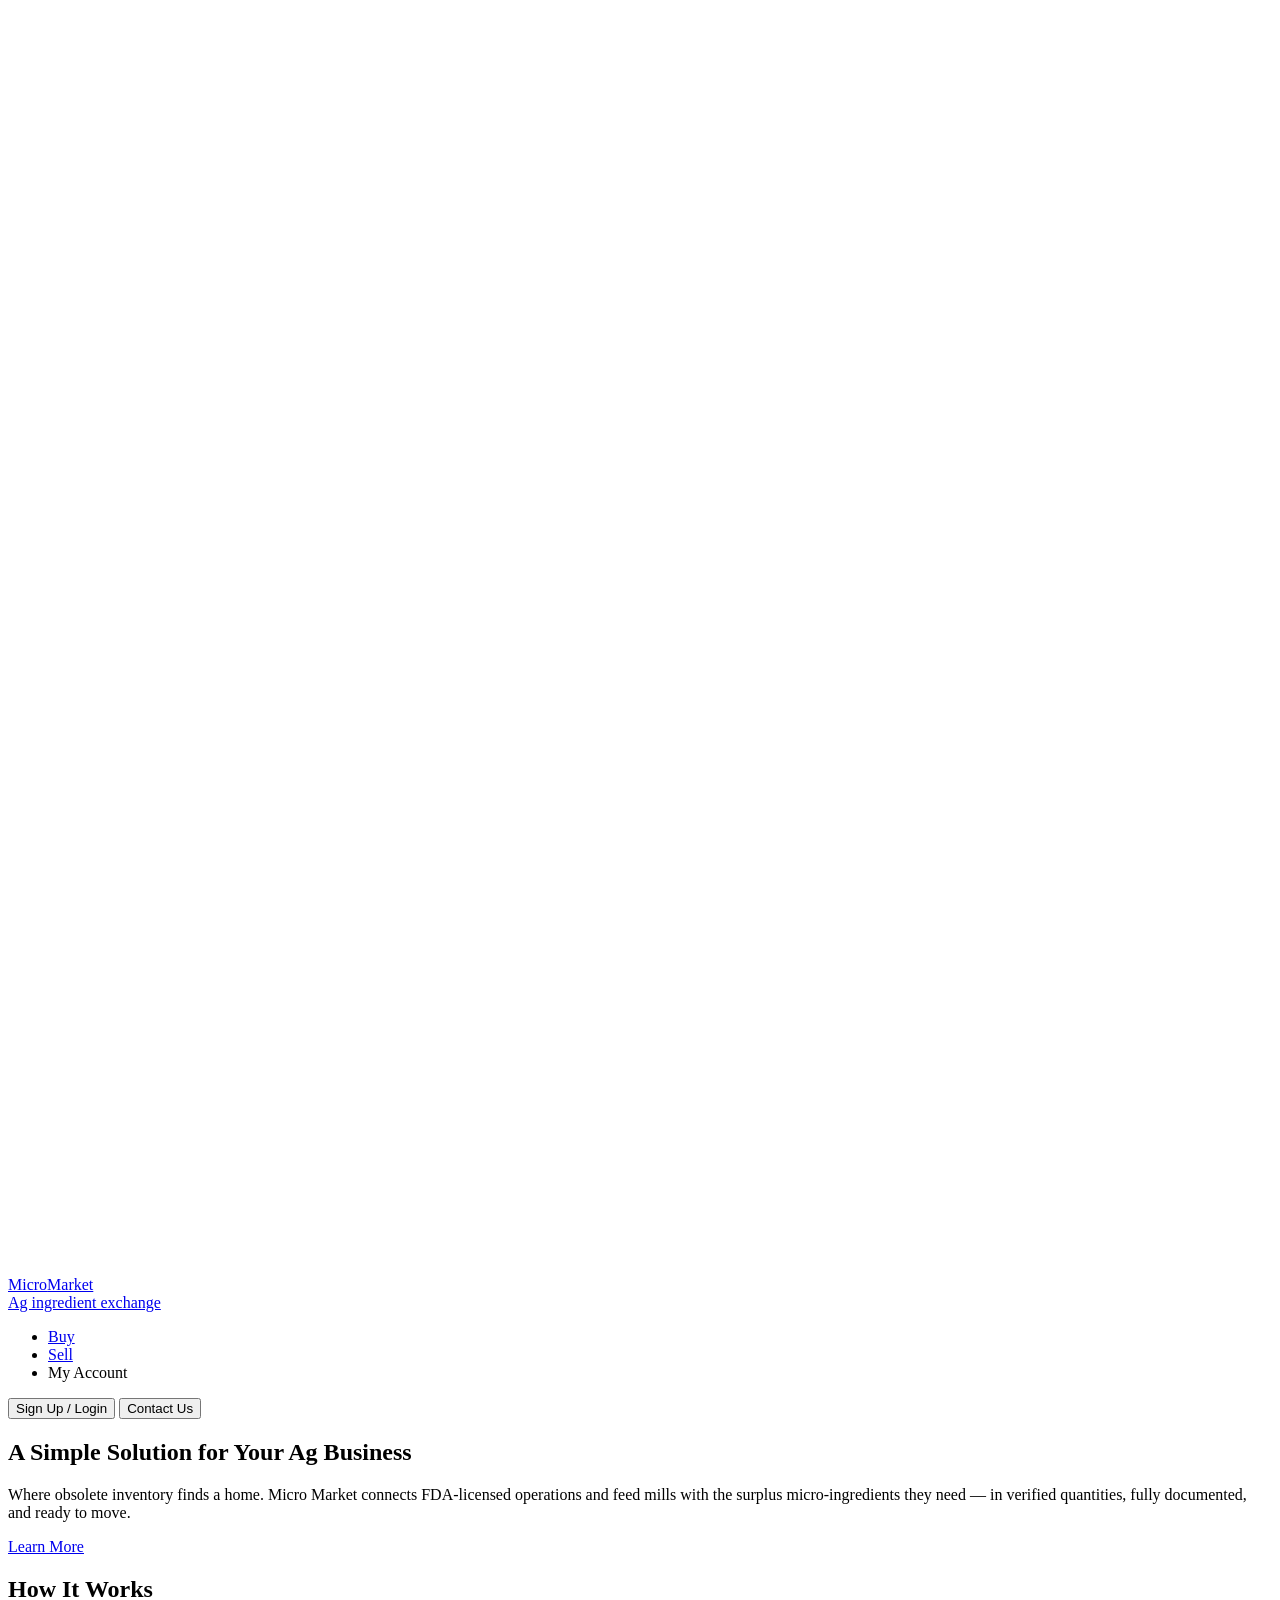
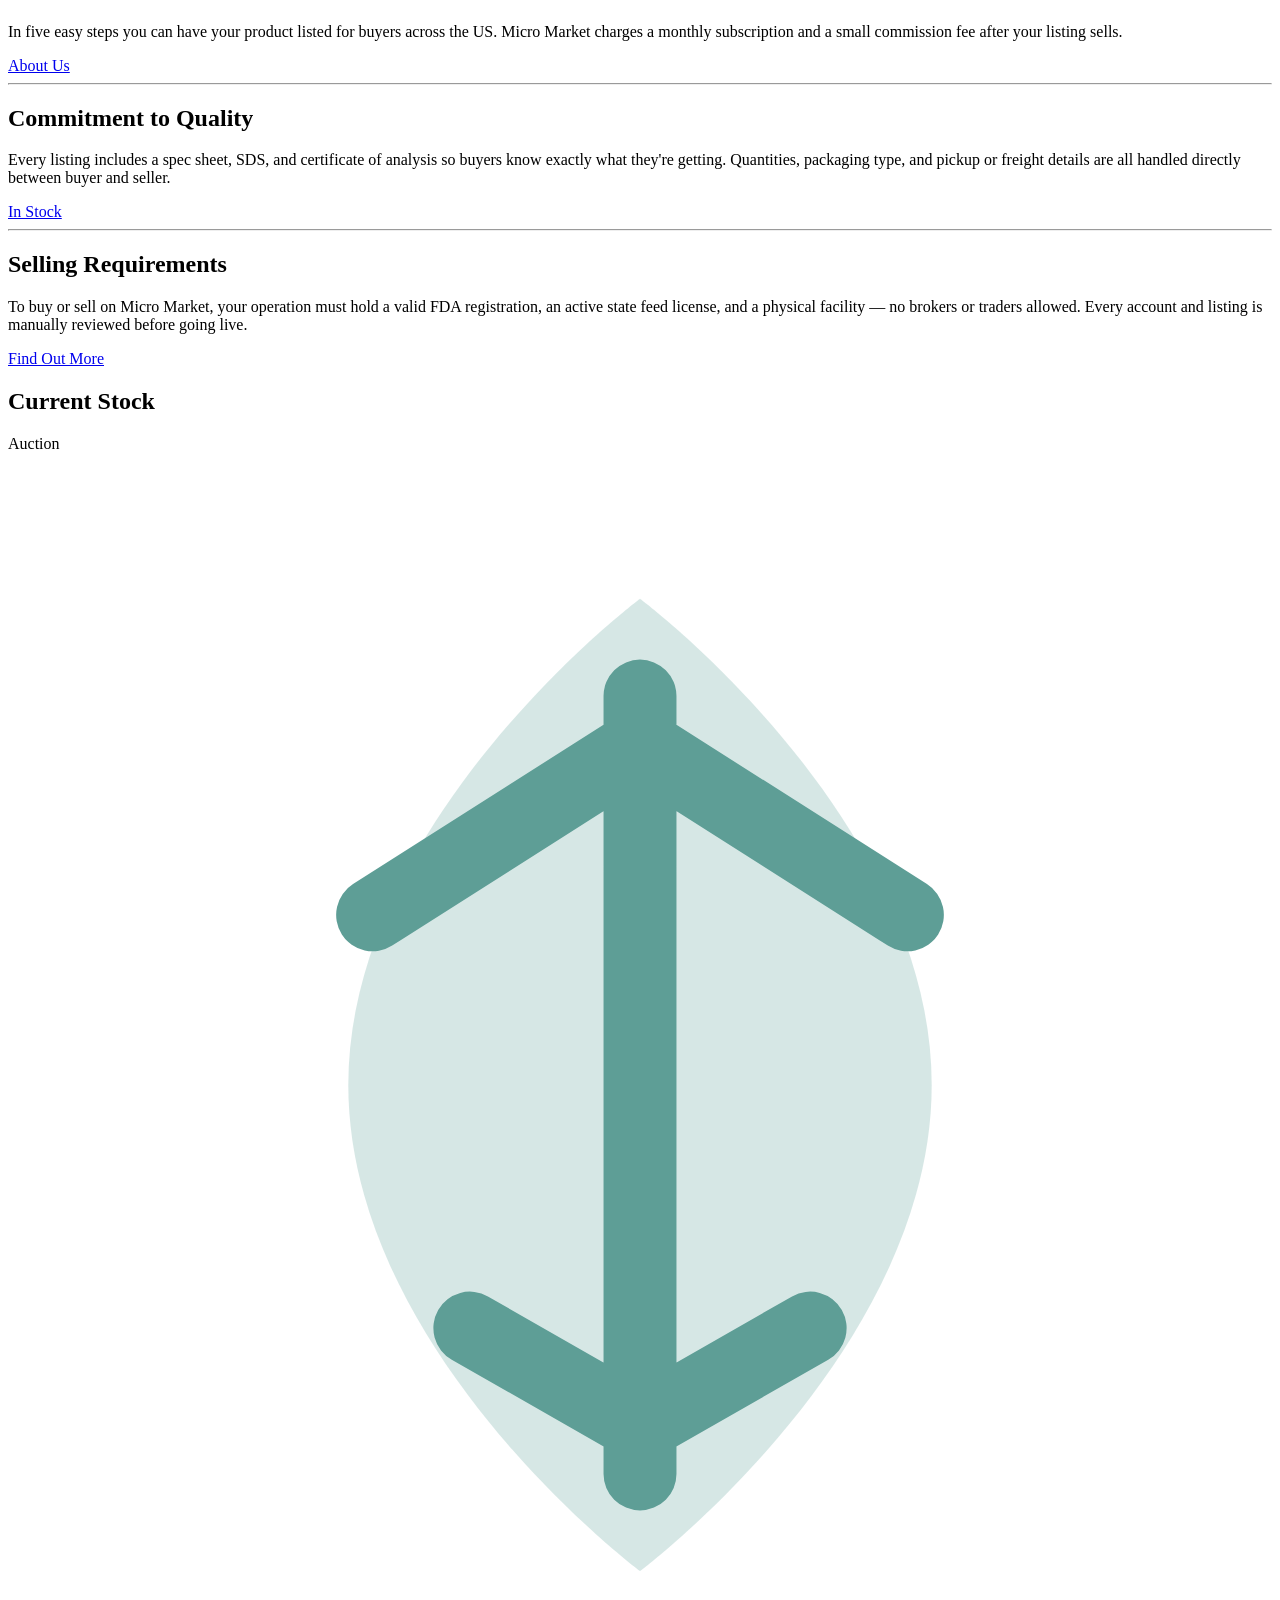
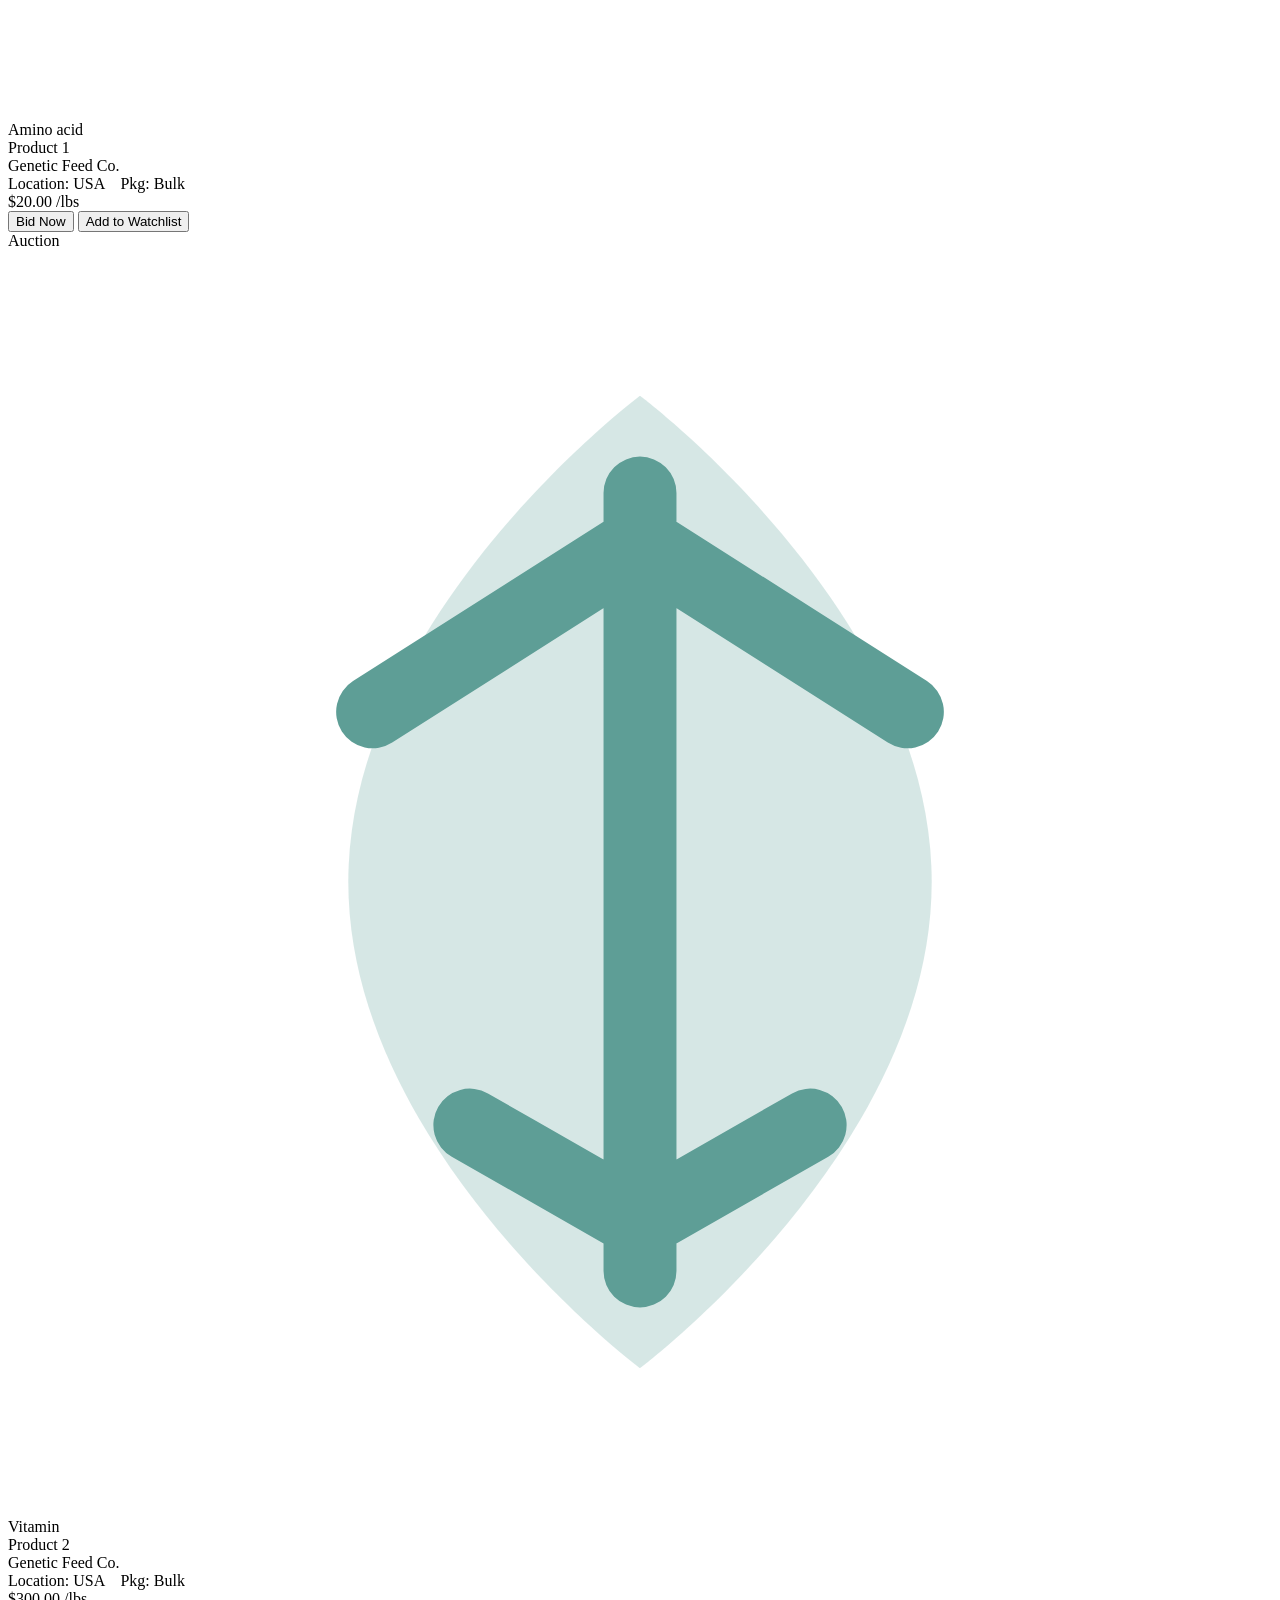
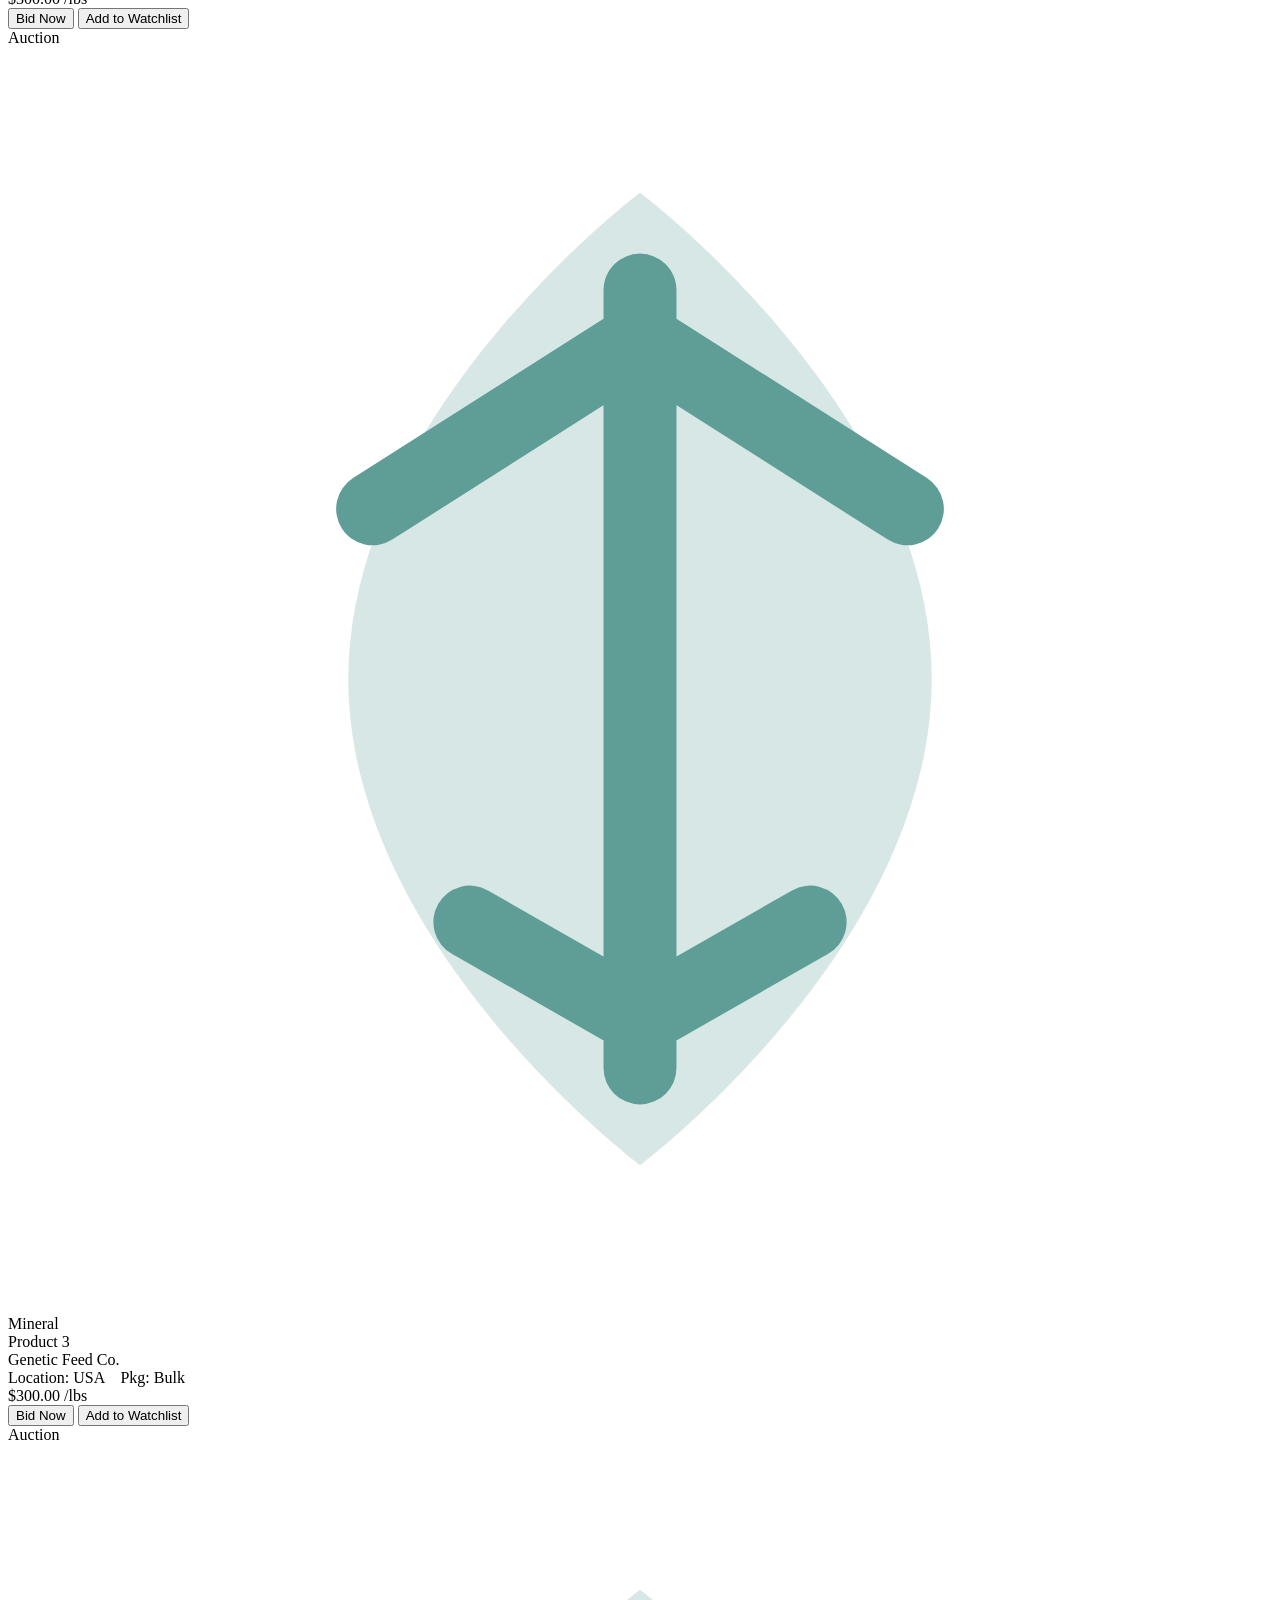
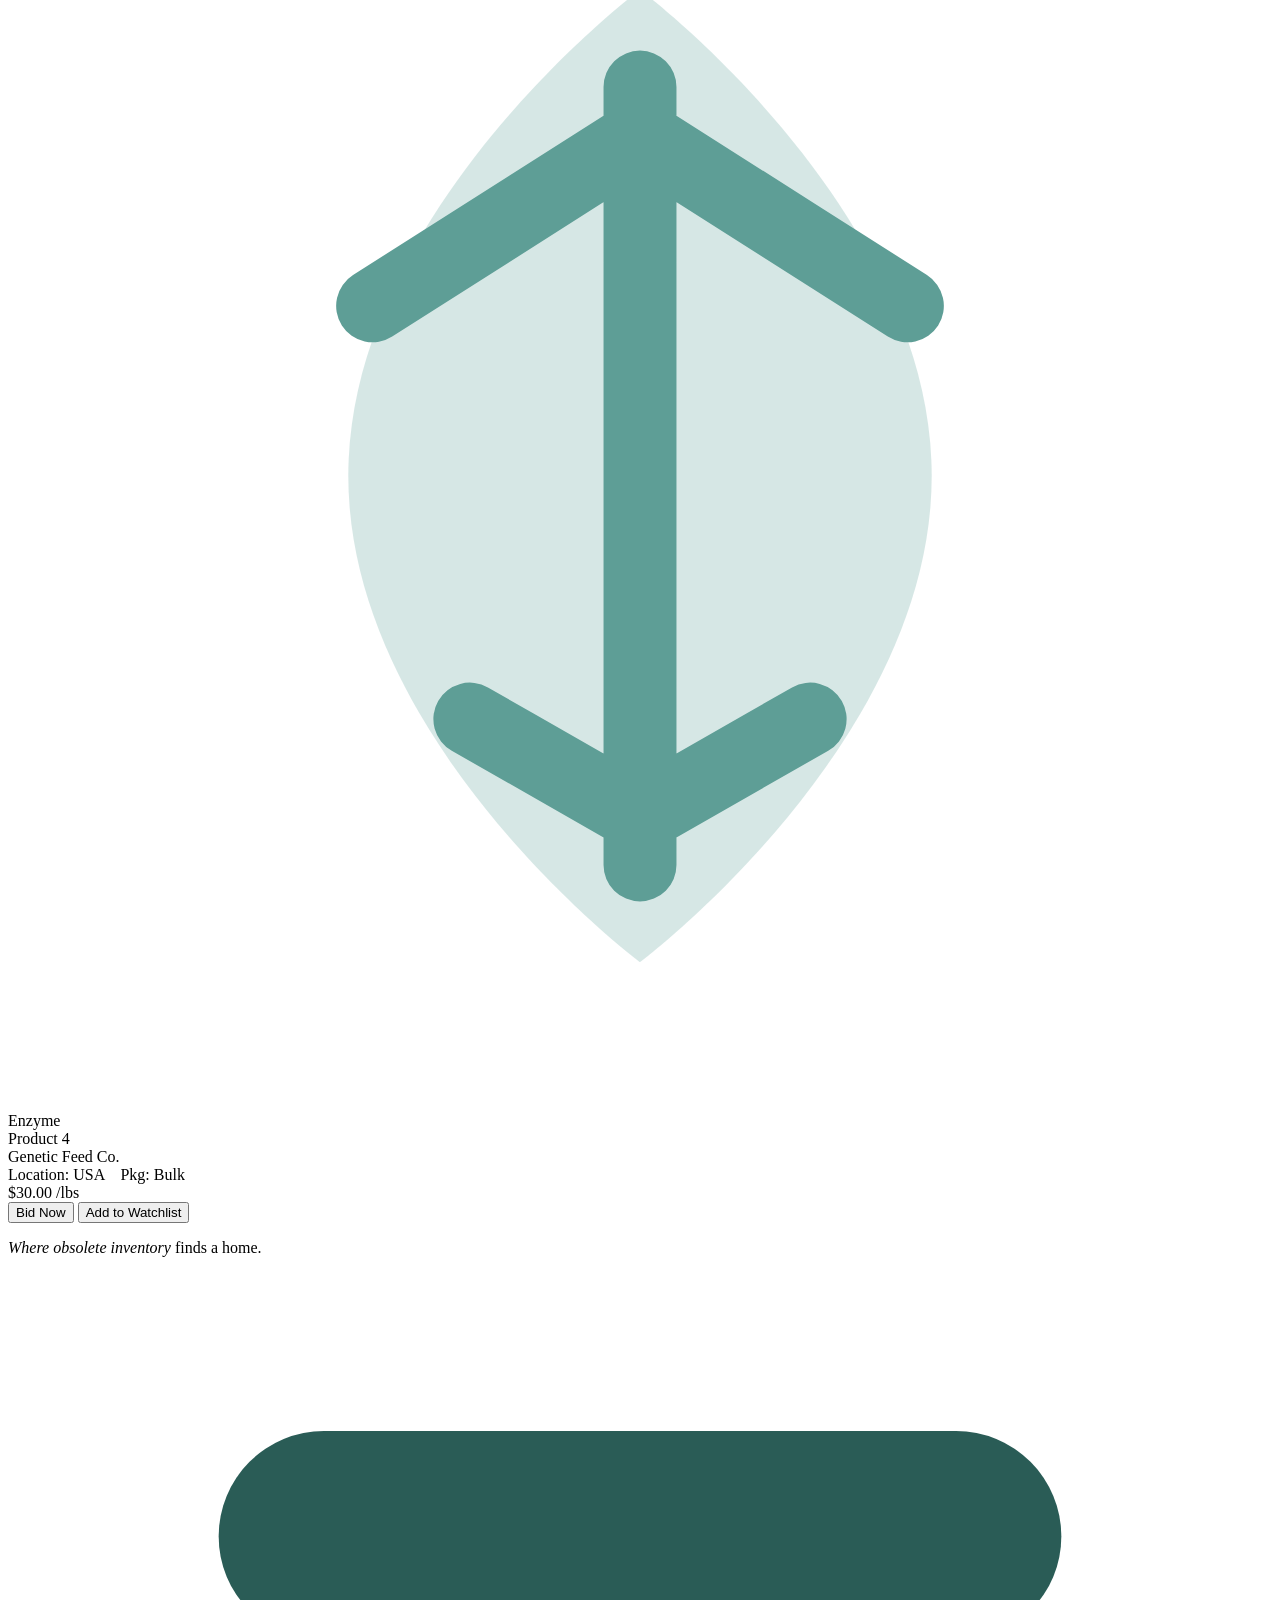
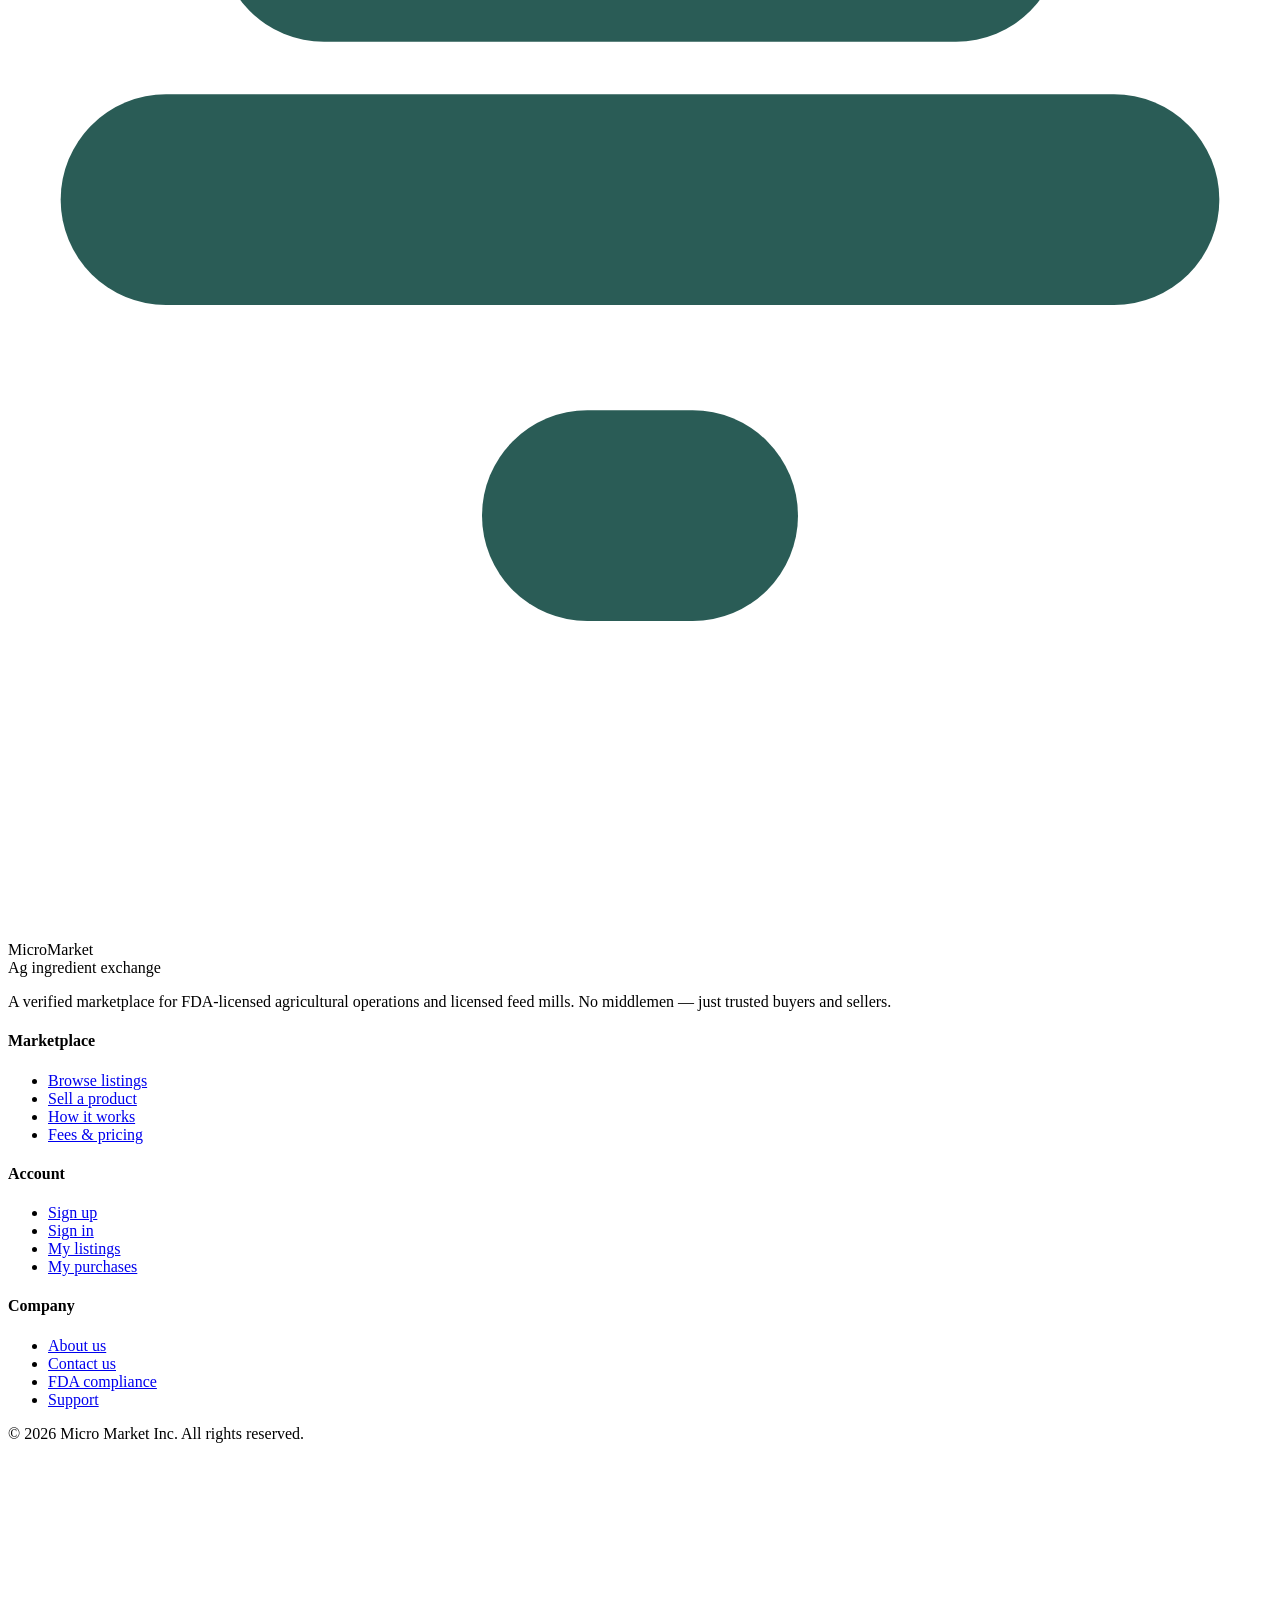
==== homepage/index.html @ 4c755174 "Add fonts directory" ====
<!DOCTYPE html>
<html lang="en">
<head>
  <meta charset="UTF-8">
  <meta name="viewport" content="width=device-width, initial-scale=1.0">
  <title>Micro Market</title>
  <link rel="stylesheet" href="styles.css">
</head>
<body>

  <!-- NAV -->
  <nav class="nav">
    <a href="#" class="nav-logo">
      <div class="nav-logo-mark">
        <svg viewBox="0 0 14 14" fill="none">
          <rect x="1" y="5.5" width="12" height="2.5" rx="1.2" fill="#fff"/>
          <rect x="3"  y="2.5" width="8"  height="2.5" rx="1.2" fill="#fff"/>
          <rect x="5.5" y="8.5" width="3" height="2.5" rx="1.2" fill="#fff"/>
        </svg>
      </div>
      <div class="logo-wordmark">
        <div class="logo-text">Micro<span>Market</span></div>
        <div class="logo-rule"></div>
        <div class="logo-tag">Ag ingredient exchange</div>
      </div>
    </a>

    <ul class="nav-links">
      <li><a href="#">Buy</a></li>
      <li><a href="#">Sell</a></li>
      <li><span class="has-dropdown">My Account</span></li>
    </ul>

    <div class="nav-right">
      <button class="btn-ghost-nav">Sign Up / Login</button>
      <button class="btn-primary-nav">Contact Us</button>
    </div>
  </nav>

  <!--  HERO  -->
  <section class="hero">
    <div class="hero-bg"></div>
    <div class="hero-texture"></div>
    <div class="hero-light"></div>
    <div class="hero-content">
      <h1>A Simple Solution for Your Ag Business</h1>
      <p>Where obsolete inventory finds a home. Micro Market connects FDA-licensed operations and feed mills with the surplus micro-ingredients they need — in verified quantities, fully documented, and ready to move.</p>
      <a href="#" class="btn-hero">Learn More</a>
    </div>
  </section>

  <!--  CONTENT SECTIONS  -->
  <div class="content-wrap">

    <!-- How It Works -->
    <div class="content-section">
      <div class="section-text">
        <h2>How It Works</h2>
        <p>In five easy steps you can have your product listed for buyers across the US. Micro Market charges a monthly subscription and a small commission fee after your listing sells.</p>
        <a href="#" class="btn-outline">About Us</a>
      </div>
      <div class="section-image">
        <div class="img-haybales"></div>
      </div>
    </div>

    <hr class="section-rule">

    <!-- Commitment to Quality -->
    <div class="content-section reverse">
      <div class="section-text">
        <h2>Commitment to Quality</h2>
        <p>Every listing includes a spec sheet, SDS, and certificate of analysis so buyers know exactly what they're getting. Quantities, packaging type, and pickup or freight details are all handled directly between buyer and seller.</p>
        <a href="#" class="btn-outline-sand">In Stock</a>
      </div>
      <div class="section-image">
        <div class="img-grain"></div>
      </div>
    </div>

    <hr class="section-rule">

    <!-- Selling Requirements -->
    <div class="content-section">
      <div class="section-text">
        <h2>Selling Requirements</h2>
        <p>To buy or sell on Micro Market, your operation must hold a valid FDA registration, an active state feed license, and a physical facility — no brokers or traders allowed. Every account and listing is manually reviewed before going live.</p>
        <a href="#" class="btn-outline">Find Out More</a>
      </div>
      <div class="section-image">
        <div class="img-equipment"></div>
      </div>
    </div>

  </div>

  <!--  CURRENT STOCK  -->
  <section class="stock-section">
    <h2>Current Stock</h2>

    <div class="product-grid">

      <!-- Card 1 -->
      <div class="product-card">
        <div class="card-img">
          <span class="card-badge">Auction</span>
          <div class="card-img-icon">
            <svg viewBox="0 0 26 26" fill="none">
              <path d="M13 3C13 3 7 7.5 7 13s6 10 6 10 6-4.5 6-10S13 3 13 3z" fill="#5E9E96" opacity="0.25"/>
              <path d="M13 5v16M7.5 9.5l5.5-3.5 5.5 3.5M9.5 18l3.5 2 3.5-2" stroke="#5E9E96" stroke-width="1.5" stroke-linecap="round" stroke-linejoin="round"/>
            </svg>
          </div>
        </div>
        <div class="card-body">
          <div class="card-category">Amino acid</div>
          <div class="card-name">Product 1</div>
          <div class="card-seller">Genetic Feed Co.</div>
          <div class="card-meta">Location: USA &nbsp;&nbsp; Pkg: Bulk</div>
          <div class="card-price">$20.00<span> /lbs</span></div>
          <div class="card-actions">
            <button class="btn-bid">Bid Now</button>
            <button class="btn-watchlist">Add to Watchlist</button>
          </div>
        </div>
      </div>

      <!-- Card 2 -->
      <div class="product-card">
        <div class="card-img card-img-alt">
          <span class="card-badge">Auction</span>
          <div class="card-img-icon">
            <svg viewBox="0 0 26 26" fill="none">
              <path d="M13 3C13 3 7 7.5 7 13s6 10 6 10 6-4.5 6-10S13 3 13 3z" fill="#5E9E96" opacity="0.25"/>
              <path d="M13 5v16M7.5 9.5l5.5-3.5 5.5 3.5M9.5 18l3.5 2 3.5-2" stroke="#5E9E96" stroke-width="1.5" stroke-linecap="round" stroke-linejoin="round"/>
            </svg>
          </div>
        </div>
        <div class="card-body">
          <div class="card-category">Vitamin</div>
          <div class="card-name">Product 2</div>
          <div class="card-seller">Genetic Feed Co.</div>
          <div class="card-meta">Location: USA &nbsp;&nbsp; Pkg: Bulk</div>
          <div class="card-price">$300.00<span> /lbs</span></div>
          <div class="card-actions">
            <button class="btn-bid">Bid Now</button>
            <button class="btn-watchlist">Add to Watchlist</button>
          </div>
        </div>
      </div>

      <!-- Card 3 -->
      <div class="product-card">
        <div class="card-img">
          <span class="card-badge">Auction</span>
          <div class="card-img-icon">
            <svg viewBox="0 0 26 26" fill="none">
              <path d="M13 3C13 3 7 7.5 7 13s6 10 6 10 6-4.5 6-10S13 3 13 3z" fill="#5E9E96" opacity="0.25"/>
              <path d="M13 5v16M7.5 9.5l5.5-3.5 5.5 3.5M9.5 18l3.5 2 3.5-2" stroke="#5E9E96" stroke-width="1.5" stroke-linecap="round" stroke-linejoin="round"/>
            </svg>
          </div>
        </div>
        <div class="card-body">
          <div class="card-category">Mineral</div>
          <div class="card-name">Product 3</div>
          <div class="card-seller">Genetic Feed Co.</div>
          <div class="card-meta">Location: USA &nbsp;&nbsp; Pkg: Bulk</div>
          <div class="card-price">$300.00<span> /lbs</span></div>
          <div class="card-actions">
            <button class="btn-bid">Bid Now</button>
            <button class="btn-watchlist">Add to Watchlist</button>
          </div>
        </div>
      </div>

      <!-- Card 4 -->
      <div class="product-card">
        <div class="card-img card-img-alt">
          <span class="card-badge">Auction</span>
          <div class="card-img-icon">
            <svg viewBox="0 0 26 26" fill="none">
              <path d="M13 3C13 3 7 7.5 7 13s6 10 6 10 6-4.5 6-10S13 3 13 3z" fill="#5E9E96" opacity="0.25"/>
              <path d="M13 5v16M7.5 9.5l5.5-3.5 5.5 3.5M9.5 18l3.5 2 3.5-2" stroke="#5E9E96" stroke-width="1.5" stroke-linecap="round" stroke-linejoin="round"/>
            </svg>
          </div>
        </div>
        <div class="card-body">
          <div class="card-category">Enzyme</div>
          <div class="card-name">Product 4</div>
          <div class="card-seller">Genetic Feed Co.</div>
          <div class="card-meta">Location: USA &nbsp;&nbsp; Pkg: Bulk</div>
          <div class="card-price">$30.00<span> /lbs</span></div>
          <div class="card-actions">
            <button class="btn-bid">Bid Now</button>
            <button class="btn-watchlist">Add to Watchlist</button>
          </div>
        </div>
      </div>

    </div>
  </section>

  <!--  TAGLINE BANNER  -->
  <div class="tagline-banner">
    <p><em>Where obsolete inventory</em> finds a home.</p>
  </div>

  <!--  FOOTER  -->
  <footer>
    <div class="footer-top">

      <div>
        <div class="footer-logo">
          <div class="footer-logo-mark">
            <svg viewBox="0 0 12 12" fill="none">
              <rect x="0.5" y="4"   width="11" height="2"   rx="1" fill="#2A5C56"/>
              <rect x="2"   y="1.5" width="8"  height="2"   rx="1" fill="#2A5C56"/>
              <rect x="4.5" y="7"   width="3"  height="2"   rx="1" fill="#2A5C56"/>
            </svg>
          </div>
          <div class="footer-wordmark">
            <div class="footer-logo-text">Micro<span>Market</span></div>
            <div class="footer-logo-rule"></div>
            <div class="footer-logo-tag">Ag ingredient exchange</div>
          </div>
        </div>
        <p class="footer-desc">A verified marketplace for FDA-licensed agricultural operations and licensed feed mills. No middlemen — just trusted buyers and sellers.</p>
      </div>

      <div class="footer-col">
        <h4>Marketplace</h4>
        <ul>
          <li><a href="#">Browse listings</a></li>
          <li><a href="#">Sell a product</a></li>
          <li><a href="#">How it works</a></li>
          <li><a href="#">Fees &amp; pricing</a></li>
        </ul>
      </div>

      <div class="footer-col">
        <h4>Account</h4>
        <ul>
          <li><a href="#">Sign up</a></li>
          <li><a href="#">Sign in</a></li>
          <li><a href="#">My listings</a></li>
          <li><a href="#">My purchases</a></li>
        </ul>
      </div>

      <div class="footer-col">
        <h4>Company</h4>
        <ul>
          <li><a href="#">About us</a></li>
          <li><a href="#">Contact us</a></li>
          <li><a href="#">FDA compliance</a></li>
          <li><a href="#">Support</a></li>
        </ul>
      </div>

    </div>

    <div class="footer-bottom">
      <p class="footer-copy">© 2026 Micro Market Inc. All rights reserved.</p>
      <div class="footer-social">
        <a href="#" aria-label="Email">
          <svg viewBox="0 0 13 13" fill="none">
            <rect x="1" y="2.5" width="11" height="8" rx="1.5" stroke="rgba(255,255,255,0.35)" stroke-width="1.1"/>
            <path d="M1 4l5.5 3.5L12 4" stroke="rgba(255,255,255,0.35)" stroke-width="1.1" stroke-linecap="round"/>
          </svg>
        </a>
        <a href="#" aria-label="Facebook">
          <svg viewBox="0 0 13 13" fill="none">
            <path d="M7.5 2H9V4H7.5C7.22 4 7 4.22 7 4.5V6.5H9L8.5 8.5H7V12H5V8.5H3.5V6.5H5V4.5C5 3.12 6.12 2 7.5 2Z" fill="rgba(255,255,255,0.35)"/>
          </svg>
        </a>
      </div>
    </div>
  </footer>

</body>
</html>
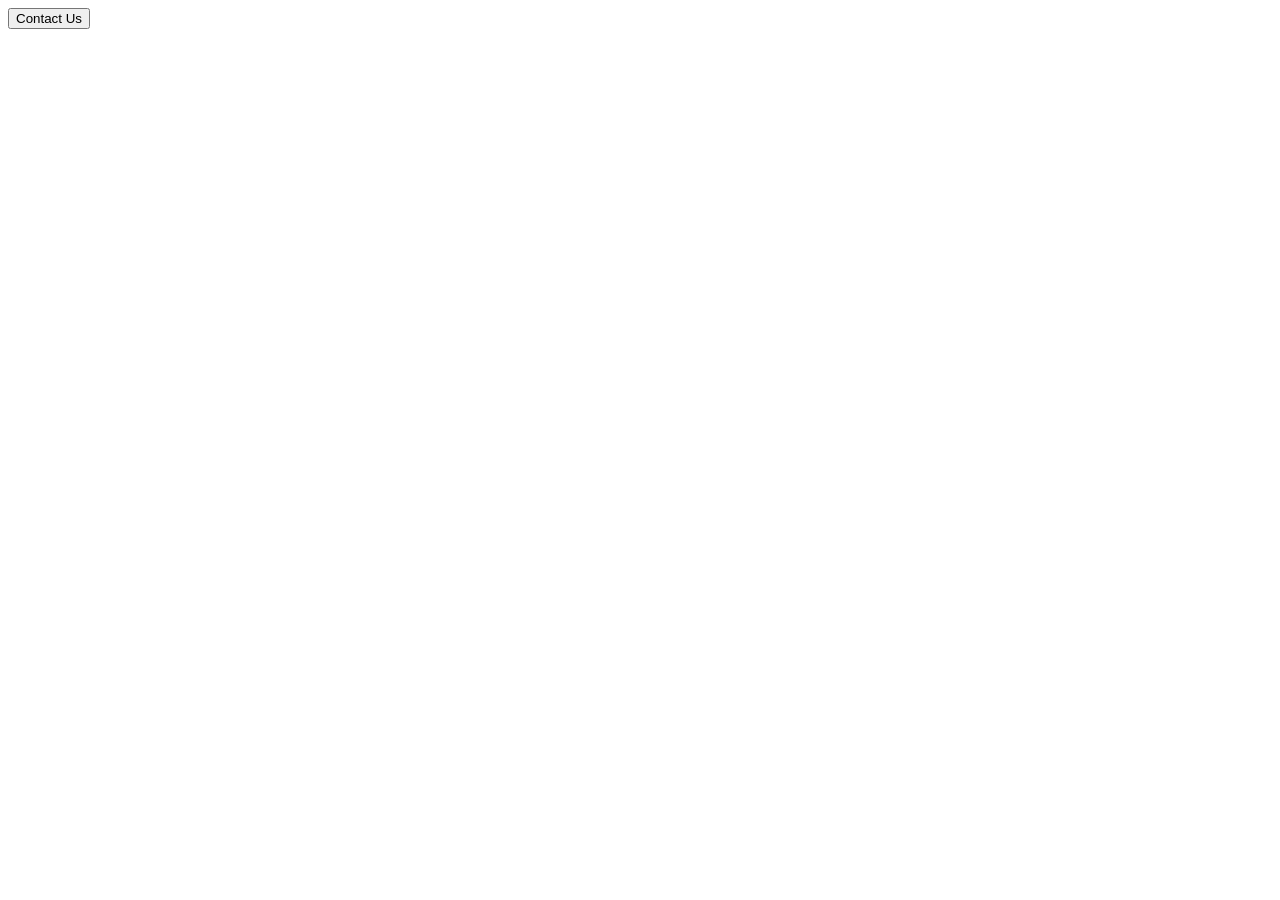
==== commit f19cf24a: "Add image directory and start over" ====
--- a/homepage/index.html
+++ b/homepage/index.html
@@ -3,278 +3,21 @@
 <head>
   <meta charset="UTF-8">
   <meta name="viewport" content="width=device-width, initial-scale=1.0">
-  <title>Micro Market</title>
-  <link rel="stylesheet" href="styles.css">
+  <title>MicroMarket</title>
+  <link rel="stylesheet" href="style.css">
 </head>
 <body>
-
-  <!-- NAV -->
-  <nav class="nav">
-    <a href="#" class="nav-logo">
-      <div class="nav-logo-mark">
-        <svg viewBox="0 0 14 14" fill="none">
-          <rect x="1" y="5.5" width="12" height="2.5" rx="1.2" fill="#fff"/>
-          <rect x="3"  y="2.5" width="8"  height="2.5" rx="1.2" fill="#fff"/>
-          <rect x="5.5" y="8.5" width="3" height="2.5" rx="1.2" fill="#fff"/>
-        </svg>
-      </div>
-      <div class="logo-wordmark">
-        <div class="logo-text">Micro<span>Market</span></div>
-        <div class="logo-rule"></div>
-        <div class="logo-tag">Ag ingredient exchange</div>
-      </div>
-    </a>
-
-    <ul class="nav-links">
-      <li><a href="#">Buy</a></li>
-      <li><a href="#">Sell</a></li>
-      <li><span class="has-dropdown">My Account</span></li>
-    </ul>
-
-    <div class="nav-right">
-      <button class="btn-ghost-nav">Sign Up / Login</button>
-      <button class="btn-primary-nav">Contact Us</button>
-    </div>
-  </nav>
-
-  <!--  HERO  -->
-  <section class="hero">
-    <div class="hero-bg"></div>
-    <div class="hero-texture"></div>
-    <div class="hero-light"></div>
-    <div class="hero-content">
-      <h1>A Simple Solution for Your Ag Business</h1>
-      <p>Where obsolete inventory finds a home. Micro Market connects FDA-licensed operations and feed mills with the surplus micro-ingredients they need — in verified quantities, fully documented, and ready to move.</p>
-      <a href="#" class="btn-hero">Learn More</a>
-    </div>
-  </section>
-
-  <!--  CONTENT SECTIONS  -->
-  <div class="content-wrap">
-
-    <!-- How It Works -->
-    <div class="content-section">
-      <div class="section-text">
-        <h2>How It Works</h2>
-        <p>In five easy steps you can have your product listed for buyers across the US. Micro Market charges a monthly subscription and a small commission fee after your listing sells.</p>
-        <a href="#" class="btn-outline">About Us</a>
-      </div>
-      <div class="section-image">
-        <div class="img-haybales"></div>
+  
+  <!-- nav -->
+   <nav>
+    <div class="nav-content">
+      <div class="nav-logo"></div>
+      <div class="nav-right">
+        <div class="nav-links"></div>
+        <button class="contact-button">Contact Us</button>
       </div>
     </div>
-
-    <hr class="section-rule">
-
-    <!-- Commitment to Quality -->
-    <div class="content-section reverse">
-      <div class="section-text">
-        <h2>Commitment to Quality</h2>
-        <p>Every listing includes a spec sheet, SDS, and certificate of analysis so buyers know exactly what they're getting. Quantities, packaging type, and pickup or freight details are all handled directly between buyer and seller.</p>
-        <a href="#" class="btn-outline-sand">In Stock</a>
-      </div>
-      <div class="section-image">
-        <div class="img-grain"></div>
-      </div>
-    </div>
-
-    <hr class="section-rule">
-
-    <!-- Selling Requirements -->
-    <div class="content-section">
-      <div class="section-text">
-        <h2>Selling Requirements</h2>
-        <p>To buy or sell on Micro Market, your operation must hold a valid FDA registration, an active state feed license, and a physical facility — no brokers or traders allowed. Every account and listing is manually reviewed before going live.</p>
-        <a href="#" class="btn-outline">Find Out More</a>
-      </div>
-      <div class="section-image">
-        <div class="img-equipment"></div>
-      </div>
-    </div>
-
-  </div>
-
-  <!--  CURRENT STOCK  -->
-  <section class="stock-section">
-    <h2>Current Stock</h2>
-
-    <div class="product-grid">
-
-      <!-- Card 1 -->
-      <div class="product-card">
-        <div class="card-img">
-          <span class="card-badge">Auction</span>
-          <div class="card-img-icon">
-            <svg viewBox="0 0 26 26" fill="none">
-              <path d="M13 3C13 3 7 7.5 7 13s6 10 6 10 6-4.5 6-10S13 3 13 3z" fill="#5E9E96" opacity="0.25"/>
-              <path d="M13 5v16M7.5 9.5l5.5-3.5 5.5 3.5M9.5 18l3.5 2 3.5-2" stroke="#5E9E96" stroke-width="1.5" stroke-linecap="round" stroke-linejoin="round"/>
-            </svg>
-          </div>
-        </div>
-        <div class="card-body">
-          <div class="card-category">Amino acid</div>
-          <div class="card-name">Product 1</div>
-          <div class="card-seller">Genetic Feed Co.</div>
-          <div class="card-meta">Location: USA &nbsp;&nbsp; Pkg: Bulk</div>
-          <div class="card-price">$20.00<span> /lbs</span></div>
-          <div class="card-actions">
-            <button class="btn-bid">Bid Now</button>
-            <button class="btn-watchlist">Add to Watchlist</button>
-          </div>
-        </div>
-      </div>
-
-      <!-- Card 2 -->
-      <div class="product-card">
-        <div class="card-img card-img-alt">
-          <span class="card-badge">Auction</span>
-          <div class="card-img-icon">
-            <svg viewBox="0 0 26 26" fill="none">
-              <path d="M13 3C13 3 7 7.5 7 13s6 10 6 10 6-4.5 6-10S13 3 13 3z" fill="#5E9E96" opacity="0.25"/>
-              <path d="M13 5v16M7.5 9.5l5.5-3.5 5.5 3.5M9.5 18l3.5 2 3.5-2" stroke="#5E9E96" stroke-width="1.5" stroke-linecap="round" stroke-linejoin="round"/>
-            </svg>
-          </div>
-        </div>
-        <div class="card-body">
-          <div class="card-category">Vitamin</div>
-          <div class="card-name">Product 2</div>
-          <div class="card-seller">Genetic Feed Co.</div>
-          <div class="card-meta">Location: USA &nbsp;&nbsp; Pkg: Bulk</div>
-          <div class="card-price">$300.00<span> /lbs</span></div>
-          <div class="card-actions">
-            <button class="btn-bid">Bid Now</button>
-            <button class="btn-watchlist">Add to Watchlist</button>
-          </div>
-        </div>
-      </div>
-
-      <!-- Card 3 -->
-      <div class="product-card">
-        <div class="card-img">
-          <span class="card-badge">Auction</span>
-          <div class="card-img-icon">
-            <svg viewBox="0 0 26 26" fill="none">
-              <path d="M13 3C13 3 7 7.5 7 13s6 10 6 10 6-4.5 6-10S13 3 13 3z" fill="#5E9E96" opacity="0.25"/>
-              <path d="M13 5v16M7.5 9.5l5.5-3.5 5.5 3.5M9.5 18l3.5 2 3.5-2" stroke="#5E9E96" stroke-width="1.5" stroke-linecap="round" stroke-linejoin="round"/>
-            </svg>
-          </div>
-        </div>
-        <div class="card-body">
-          <div class="card-category">Mineral</div>
-          <div class="card-name">Product 3</div>
-          <div class="card-seller">Genetic Feed Co.</div>
-          <div class="card-meta">Location: USA &nbsp;&nbsp; Pkg: Bulk</div>
-          <div class="card-price">$300.00<span> /lbs</span></div>
-          <div class="card-actions">
-            <button class="btn-bid">Bid Now</button>
-            <button class="btn-watchlist">Add to Watchlist</button>
-          </div>
-        </div>
-      </div>
-
-      <!-- Card 4 -->
-      <div class="product-card">
-        <div class="card-img card-img-alt">
-          <span class="card-badge">Auction</span>
-          <div class="card-img-icon">
-            <svg viewBox="0 0 26 26" fill="none">
-              <path d="M13 3C13 3 7 7.5 7 13s6 10 6 10 6-4.5 6-10S13 3 13 3z" fill="#5E9E96" opacity="0.25"/>
-              <path d="M13 5v16M7.5 9.5l5.5-3.5 5.5 3.5M9.5 18l3.5 2 3.5-2" stroke="#5E9E96" stroke-width="1.5" stroke-linecap="round" stroke-linejoin="round"/>
-            </svg>
-          </div>
-        </div>
-        <div class="card-body">
-          <div class="card-category">Enzyme</div>
-          <div class="card-name">Product 4</div>
-          <div class="card-seller">Genetic Feed Co.</div>
-          <div class="card-meta">Location: USA &nbsp;&nbsp; Pkg: Bulk</div>
-          <div class="card-price">$30.00<span> /lbs</span></div>
-          <div class="card-actions">
-            <button class="btn-bid">Bid Now</button>
-            <button class="btn-watchlist">Add to Watchlist</button>
-          </div>
-        </div>
-      </div>
-
-    </div>
-  </section>
-
-  <!--  TAGLINE BANNER  -->
-  <div class="tagline-banner">
-    <p><em>Where obsolete inventory</em> finds a home.</p>
-  </div>
-
-  <!--  FOOTER  -->
-  <footer>
-    <div class="footer-top">
-
-      <div>
-        <div class="footer-logo">
-          <div class="footer-logo-mark">
-            <svg viewBox="0 0 12 12" fill="none">
-              <rect x="0.5" y="4"   width="11" height="2"   rx="1" fill="#2A5C56"/>
-              <rect x="2"   y="1.5" width="8"  height="2"   rx="1" fill="#2A5C56"/>
-              <rect x="4.5" y="7"   width="3"  height="2"   rx="1" fill="#2A5C56"/>
-            </svg>
-          </div>
-          <div class="footer-wordmark">
-            <div class="footer-logo-text">Micro<span>Market</span></div>
-            <div class="footer-logo-rule"></div>
-            <div class="footer-logo-tag">Ag ingredient exchange</div>
-          </div>
-        </div>
-        <p class="footer-desc">A verified marketplace for FDA-licensed agricultural operations and licensed feed mills. No middlemen — just trusted buyers and sellers.</p>
-      </div>
-
-      <div class="footer-col">
-        <h4>Marketplace</h4>
-        <ul>
-          <li><a href="#">Browse listings</a></li>
-          <li><a href="#">Sell a product</a></li>
-          <li><a href="#">How it works</a></li>
-          <li><a href="#">Fees &amp; pricing</a></li>
-        </ul>
-      </div>
-
-      <div class="footer-col">
-        <h4>Account</h4>
-        <ul>
-          <li><a href="#">Sign up</a></li>
-          <li><a href="#">Sign in</a></li>
-          <li><a href="#">My listings</a></li>
-          <li><a href="#">My purchases</a></li>
-        </ul>
-      </div>
-
-      <div class="footer-col">
-        <h4>Company</h4>
-        <ul>
-          <li><a href="#">About us</a></li>
-          <li><a href="#">Contact us</a></li>
-          <li><a href="#">FDA compliance</a></li>
-          <li><a href="#">Support</a></li>
-        </ul>
-      </div>
-
-    </div>
-
-    <div class="footer-bottom">
-      <p class="footer-copy">© 2026 Micro Market Inc. All rights reserved.</p>
-      <div class="footer-social">
-        <a href="#" aria-label="Email">
-          <svg viewBox="0 0 13 13" fill="none">
-            <rect x="1" y="2.5" width="11" height="8" rx="1.5" stroke="rgba(255,255,255,0.35)" stroke-width="1.1"/>
-            <path d="M1 4l5.5 3.5L12 4" stroke="rgba(255,255,255,0.35)" stroke-width="1.1" stroke-linecap="round"/>
-          </svg>
-        </a>
-        <a href="#" aria-label="Facebook">
-          <svg viewBox="0 0 13 13" fill="none">
-            <path d="M7.5 2H9V4H7.5C7.22 4 7 4.22 7 4.5V6.5H9L8.5 8.5H7V12H5V8.5H3.5V6.5H5V4.5C5 3.12 6.12 2 7.5 2Z" fill="rgba(255,255,255,0.35)"/>
-          </svg>
-        </a>
-      </div>
-    </div>
-  </footer>
+   </nav>
 
 </body>
 </html>
--- a/homepage/style.css
+++ b/homepage/style.css
@@ -0,0 +1 @@
+/* micromarket homepage styles */
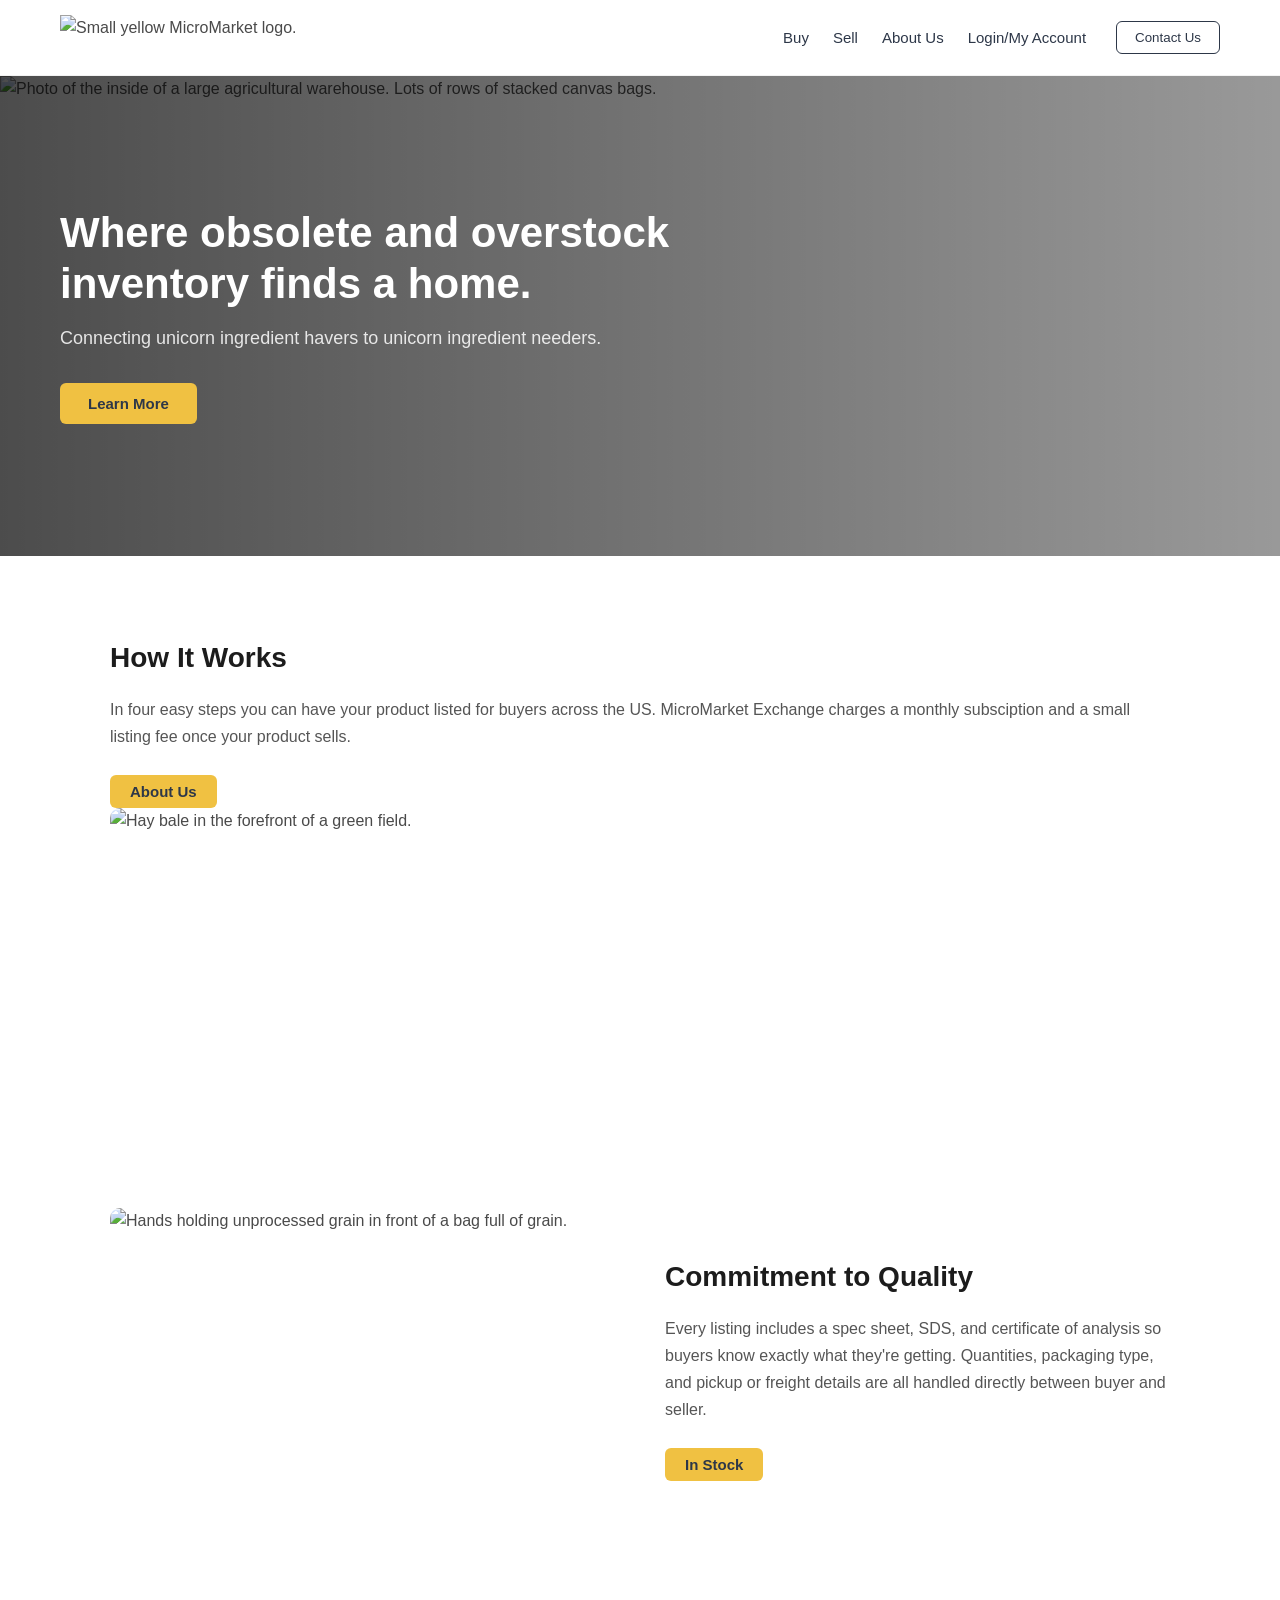
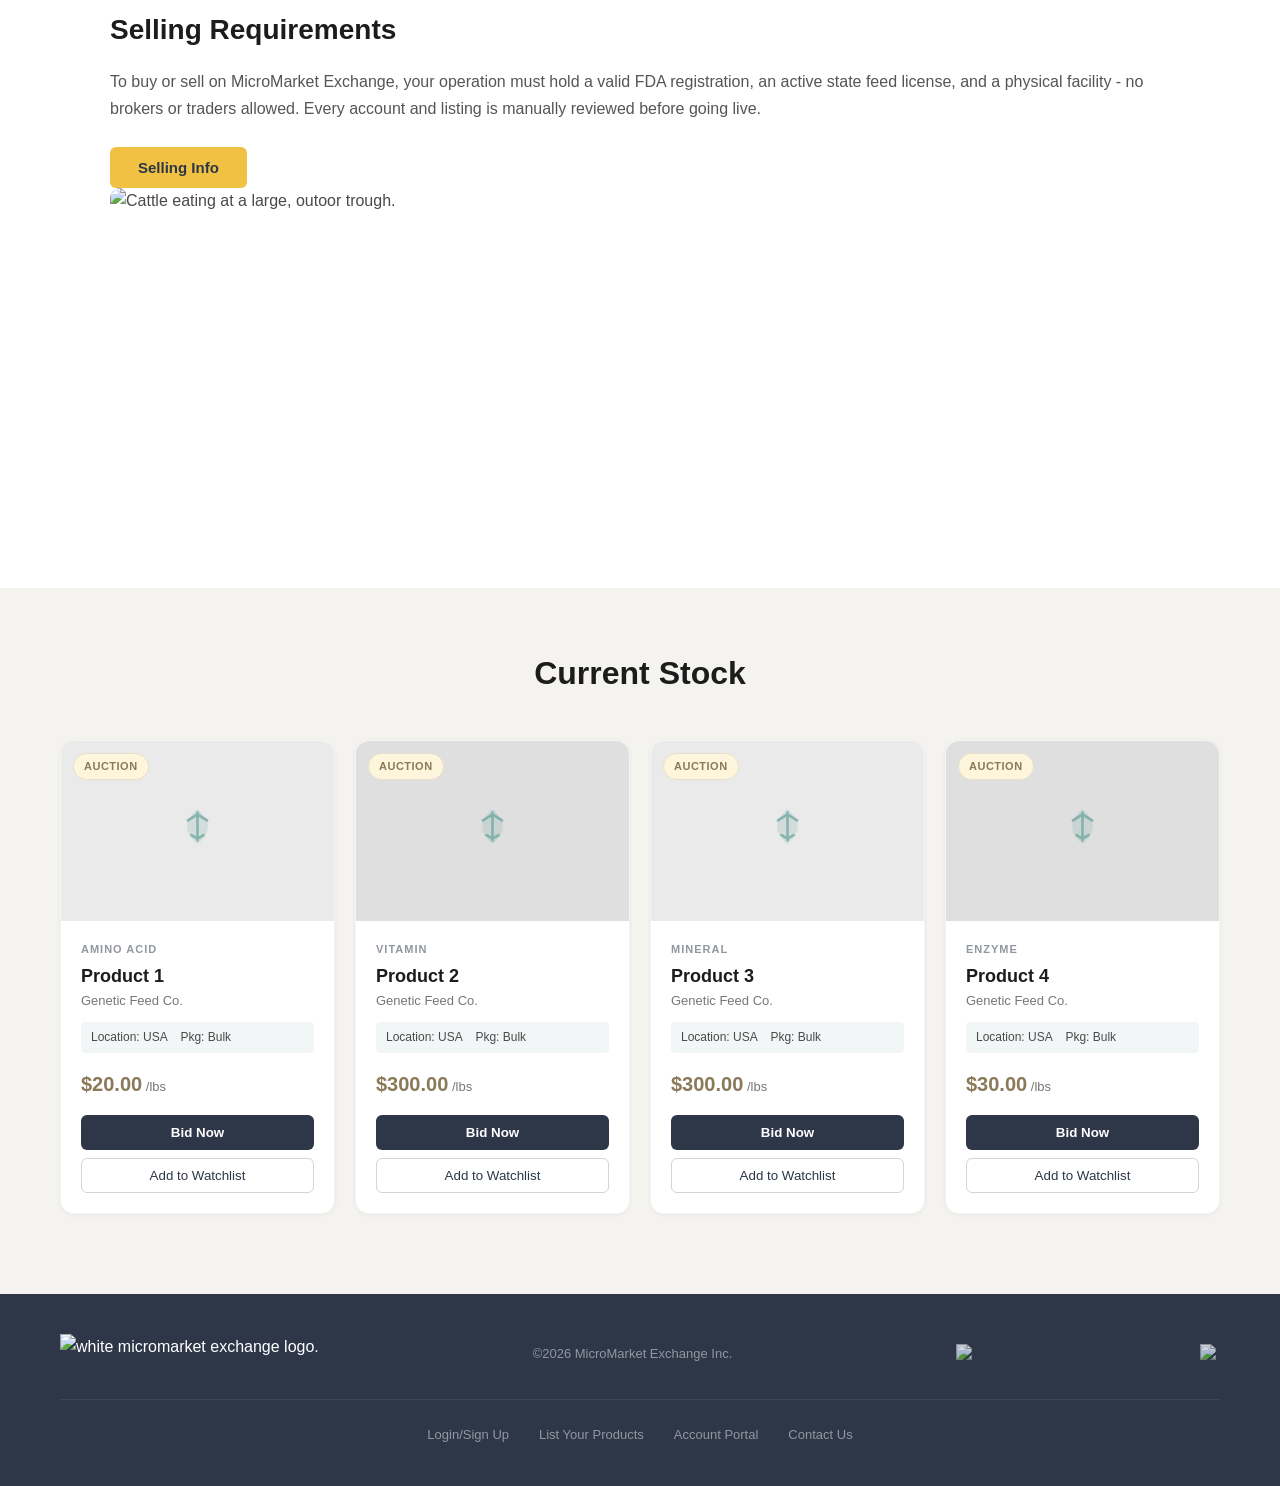
==== commit 57551cdd: "Establish homepage styling" ====
--- a/homepage/index.html
+++ b/homepage/index.html
@@ -4,20 +4,228 @@
   <meta charset="UTF-8">
   <meta name="viewport" content="width=device-width, initial-scale=1.0">
   <title>MicroMarket</title>
-  <link rel="stylesheet" href="style.css">
+  <link rel="stylesheet" href="styles.css">
+  <style>
+        @font-face {
+            font-family: 'Onest', sans sans-serif;
+            src: url(../fonts/Onest/Onest-VariableFont_wght.ttf);
+        }
+
+        @font-face {
+            font-family: 'Red Hat Text', sans sans-serif;
+            src: url(../fonts/Red_Hat_Text/RedHatText-VariableFont_wght.ttf);
+        }
+    </style>
 </head>
 <body>
   
   <!-- nav -->
    <nav>
     <div class="nav-content">
-      <div class="nav-logo"></div>
+      <img src="../images/mme logo.png" alt="Small yellow MicroMarket logo.">
       <div class="nav-right">
-        <div class="nav-links"></div>
+        <div class="nav-links">
+          <ul>
+            <li>Buy</li>
+            <li>Sell</li>
+            <li>About Us</li>
+            <li>Login/My Account</li>
+          </ul>
+        </div>
         <button class="contact-button">Contact Us</button>
       </div>
     </div>
    </nav>
 
+   <!-- Hero -->
+    <section class="hero">
+      <img src="./img/ag-warehouse.jpg" alt="Photo of the inside of a large agricultural warehouse. Lots of rows of stacked canvas bags.">
+      <div class="hero-bg"></div>
+      <div class="hero-content">
+        <div class="hero-text">
+          <h1>Where obsolete and overstock inventory finds a home.</h1>
+          <h3>Connecting unicorn ingredient havers to unicorn ingredient needers.</h3>
+          <button class="info-button">Learn More</button>
+        </div>
+      </div>
+    </section>
+
+    <!-- Info Cards -->
+     <section class="info">
+      <div class="info-grid">
+        
+        <div class="card-content">
+          <div class="card-left">
+            <div class="card-text">
+              <h2>How It Works</h2>
+              <h3>In four easy steps you can have your product listed for buyers across the US. MicroMarket Exchange charges a monthly subsciption and a small listing fee once your product sells.</h3>
+              <button class="about-button">About Us</button>
+            </div>
+            <div class="card-right">
+              <img src="./img/Hay-Missouri.webp" alt="Hay bale in the forefront of a green field.">
+            </div>
+          </div>
+        </div>
+
+        <div class="card-content">
+          <div class="card-left">
+            <img src="./img/Grain.jpg" alt="Hands holding unprocessed grain in front of a bag full of grain.">
+          </div>
+            <div class="card-right">
+              <div class="card-text">
+                <h2>Commitment to Quality</h2>
+                <h3>Every listing includes a spec sheet, SDS, and certificate of analysis so buyers know exactly what they're getting. Quantities, packaging type, and pickup or freight details are all handled directly between buyer and seller.</h3>
+                <button class="shop-button">In Stock</button>
+              </div>
+            </div>
+          </div>
+
+          <div class="card-content">
+          <div class="card-left">
+            <div class="card-text">
+              <h2>Selling Requirements</h2>
+              <h3>To buy or sell on MicroMarket Exchange, your operation must hold a valid FDA registration, an active state feed license, and a physical facility - no brokers or traders allowed. Every account and listing is manually reviewed before going live.</h3>
+              <button class="info-button">Selling Info</button>
+            </div>
+            <div class="card-right">
+              <img src="./img//Cattle-feedlot-south-africa-beef-industry.webp" alt="Cattle eating at a large, outoor trough.">
+            </div>
+          </div>
+        </div>
+        
+        </div>
+     </section>
+
+     <!-- Featured Stock -->
+      <section class="featured-stock">
+        <div class="featured-stock-container">
+          
+          <h2>Current Stock</h2>
+
+          <div class="product-grid">
+
+            <!-- Card 1 -->
+      <div class="product-card">
+        <div class="card-img">
+          <span class="card-badge">Auction</span>
+          <div class="card-img-icon">
+            <svg viewBox="0 0 26 26" fill="none">
+              <path d="M13 3C13 3 7 7.5 7 13s6 10 6 10 6-4.5 6-10S13 3 13 3z" fill="#5E9E96" opacity="0.25"/>
+              <path d="M13 5v16M7.5 9.5l5.5-3.5 5.5 3.5M9.5 18l3.5 2 3.5-2" stroke="#5E9E96" stroke-width="1.5" stroke-linecap="round" stroke-linejoin="round"/>
+            </svg>
+          </div>
+        </div>
+        <div class="card-body">
+          <div class="card-category">Amino acid</div>
+          <div class="card-name">Product 1</div>
+          <div class="card-seller">Genetic Feed Co.</div>
+          <div class="card-meta">Location: USA &nbsp;&nbsp; Pkg: Bulk</div>
+          <div class="card-price">$20.00<span> /lbs</span></div>
+          <div class="card-actions">
+            <button class="btn-bid">Bid Now</button>
+            <button class="btn-watchlist">Add to Watchlist</button>
+          </div>
+        </div>
+      </div>
+
+      <!-- Card 2 -->
+      <div class="product-card">
+        <div class="card-img card-img-alt">
+          <span class="card-badge">Auction</span>
+          <div class="card-img-icon">
+            <svg viewBox="0 0 26 26" fill="none">
+              <path d="M13 3C13 3 7 7.5 7 13s6 10 6 10 6-4.5 6-10S13 3 13 3z" fill="#5E9E96" opacity="0.25"/>
+              <path d="M13 5v16M7.5 9.5l5.5-3.5 5.5 3.5M9.5 18l3.5 2 3.5-2" stroke="#5E9E96" stroke-width="1.5" stroke-linecap="round" stroke-linejoin="round"/>
+            </svg>
+          </div>
+        </div>
+        <div class="card-body">
+          <div class="card-category">Vitamin</div>
+          <div class="card-name">Product 2</div>
+          <div class="card-seller">Genetic Feed Co.</div>
+          <div class="card-meta">Location: USA &nbsp;&nbsp; Pkg: Bulk</div>
+          <div class="card-price">$300.00<span> /lbs</span></div>
+          <div class="card-actions">
+            <button class="btn-bid">Bid Now</button>
+            <button class="btn-watchlist">Add to Watchlist</button>
+          </div>
+        </div>
+      </div>
+
+      <!-- Card 3 -->
+      <div class="product-card">
+        <div class="card-img">
+          <span class="card-badge">Auction</span>
+          <div class="card-img-icon">
+            <svg viewBox="0 0 26 26" fill="none">
+              <path d="M13 3C13 3 7 7.5 7 13s6 10 6 10 6-4.5 6-10S13 3 13 3z" fill="#5E9E96" opacity="0.25"/>
+              <path d="M13 5v16M7.5 9.5l5.5-3.5 5.5 3.5M9.5 18l3.5 2 3.5-2" stroke="#5E9E96" stroke-width="1.5" stroke-linecap="round" stroke-linejoin="round"/>
+            </svg>
+          </div>
+        </div>
+        <div class="card-body">
+          <div class="card-category">Mineral</div>
+          <div class="card-name">Product 3</div>
+          <div class="card-seller">Genetic Feed Co.</div>
+          <div class="card-meta">Location: USA &nbsp;&nbsp; Pkg: Bulk</div>
+          <div class="card-price">$300.00<span> /lbs</span></div>
+          <div class="card-actions">
+            <button class="btn-bid">Bid Now</button>
+            <button class="btn-watchlist">Add to Watchlist</button>
+          </div>
+        </div>
+      </div>
+
+      <!-- Card 4 -->
+      <div class="product-card">
+        <div class="card-img card-img-alt">
+          <span class="card-badge">Auction</span>
+          <div class="card-img-icon">
+            <svg viewBox="0 0 26 26" fill="none">
+              <path d="M13 3C13 3 7 7.5 7 13s6 10 6 10 6-4.5 6-10S13 3 13 3z" fill="#5E9E96" opacity="0.25"/>
+              <path d="M13 5v16M7.5 9.5l5.5-3.5 5.5 3.5M9.5 18l3.5 2 3.5-2" stroke="#5E9E96" stroke-width="1.5" stroke-linecap="round" stroke-linejoin="round"/>
+            </svg>
+          </div>
+        </div>
+        <div class="card-body">
+          <div class="card-category">Enzyme</div>
+          <div class="card-name">Product 4</div>
+          <div class="card-seller">Genetic Feed Co.</div>
+          <div class="card-meta">Location: USA &nbsp;&nbsp; Pkg: Bulk</div>
+          <div class="card-price">$30.00<span> /lbs</span></div>
+          <div class="card-actions">
+            <button class="btn-bid">Bid Now</button>
+            <button class="btn-watchlist">Add to Watchlist</button>
+          </div>
+        </div>
+      </div>
+
+          </div>
+        </div>
+      </section>
+
+     <!-- Footer -->
+      <footer>
+
+        <section class="footer">
+          <div class="footer-top">
+            <img src="../images/small high-contrast mme logo.png" alt="white micromarket exchange logo.">
+            <p>©2026 MicroMarket Exchange Inc.</p>
+            <img src="../images/2023_Facebook_icon.svg.png" alt="facebook link.">
+            <img src="../images/email icon.png" alt="link to email.">
+          </div>
+          <hr>
+          <div class="footer-bottom">
+            <ul>
+              <li>Login/Sign Up</li>
+              <li>List Your Products</li>
+              <li>Account Portal</li>
+              <li>Contact Us</li>
+            </ul>
+          </div>
+        </section>
+
+      </footer>
+
 </body>
 </html>
--- a/homepage/styles.css
+++ b/homepage/styles.css
@@ -0,0 +1,531 @@
+/* ==========================================
+   1. CORE VARIABLES & BASE STYLES
+   ========================================== */
+:root {
+  --brandSlate: #2D3748;
+  --brandLightSlate: #9197A0;
+  --brandDarkSand: #8A7A5A;
+  --brandSand: #E8DFC8;
+  --brandLightSand: #FDF6DC;
+  --brandGold: #F0C142;
+  --surfacePg: #F4F3F0;
+  --textLeadIntro: #555;
+  --textEyebrowGold: #F0C142;
+  --textMutedCaptions: #777;
+  --textBody: #4A4A4A;
+  --textHeadings: #1C1C1C;
+  --textWhite: #FFF;
+  --textEyebrowBlue: #91ACB6;
+  --textBullets: #81A1A9;
+  --textLightGray: #E9E8E8;
+  --textDarkBackground: #F3F6F7;
+  
+  --radius: 10px;
+  --radius-lg: 14px;
+  --shadow-sm: 0 1px 4px rgba(0,0,0,0.06);
+  --shadow-md: 0 10px 30px rgba(0, 0, 0, 0.05);
+  
+  --fh: 'Onest', sans-serif;
+  --fb: 'Red Hat Text', sans-serif;
+}
+
+* {
+  box-sizing: border-box;
+  margin: 0;
+  padding: 0;
+}
+
+body {
+  font-family: var(--fb);
+  color: var(--textBody);
+  background-color: #ffffff;
+  line-height: 1.6;
+  -webkit-font-smoothing: antialiased;
+}
+
+h1, h2, h3 {
+  font-family: var(--fh);
+  color: var(--textHeadings);
+  font-weight: 700;
+}
+
+img {
+  max-width: 100%;
+  height: auto;
+  display: block;
+}
+
+/* ==========================================
+   2. NAVIGATION BAR
+   ========================================== */
+nav {
+  background-color: #ffffff;
+  padding: 15px 0;
+  border-bottom: 1px solid rgba(0,0,0,0.05);
+}
+
+.nav-content {
+  max-width: 1200px;
+  margin: 0 auto;
+  padding: 0 20px;
+  display: flex;
+  justify-content: space-between;
+  align-items: center;
+}
+
+.nav-content img {
+  height: 45px;
+}
+
+.nav-right {
+  display: flex;
+  align-items: center;
+  gap: 30px;
+}
+
+.nav-links ul {
+  display: flex;
+  list-style: none;
+  gap: 24px;
+}
+
+.nav-links li {
+  font-family: var(--fh);
+  font-size: 15px;
+  color: var(--brandSlate);
+  font-weight: 500;
+  cursor: pointer;
+  transition: color 0.2s ease;
+}
+
+.nav-links li:hover {
+  color: var(--brandGold);
+}
+
+.contact-button {
+  background: transparent;
+  border: 1px solid var(--brandSlate);
+  color: var(--brandSlate);
+  padding: 8px 18px;
+  border-radius: 6px;
+  font-family: var(--fh);
+  font-weight: 500;
+  cursor: pointer;
+  transition: all 0.2s ease;
+}
+
+.contact-button:hover {
+  background-color: var(--brandSlate);
+  color: var(--textWhite);
+}
+
+/* ==========================================
+   3. HERO SECTION
+   ========================================== */
+.hero {
+  position: relative;
+  height: 480px;
+  overflow: hidden;
+  display: flex;
+  align-items: center;
+}
+
+.hero > img {
+  position: absolute;
+  top: 0;
+  left: 0;
+  width: 100%;
+  height: 100%;
+  object-fit: cover;
+  z-index: 1;
+}
+
+.hero-bg {
+  position: absolute;
+  top: 0;
+  left: 0;
+  width: 100%;
+  height: 100%;
+  background: linear-gradient(90deg, rgba(0,0,0,0.7) 0%, rgba(0,0,0,0.4) 100%);
+  z-index: 2;
+}
+
+.hero-content {
+  position: relative;
+  z-index: 3;
+  max-width: 1200px;
+  margin: 0 auto;
+  padding: 0 20px;
+  width: 100%;
+}
+
+.hero-text {
+  max-width: 650px;
+}
+
+.hero-text h1 {
+  color: var(--textWhite);
+  font-size: 42px;
+  line-height: 1.2;
+  margin-bottom: 15px;
+}
+
+.hero-text h3 {
+  color: rgba(255, 255, 255, 0.85);
+  font-size: 18px;
+  font-weight: 400;
+  margin-bottom: 30px;
+}
+
+.info-button, .about-button, .shop-button {
+  background-color: var(--brandGold);
+  color: var(--brandSlate);
+  border: none;
+  padding: 12px 28px;
+  font-family: var(--fh);
+  font-weight: 600;
+  font-size: 15px;
+  border-radius: 6px;
+  cursor: pointer;
+  transition: transform 0.2s ease, background-color 0.2s ease;
+}
+
+.info-button:hover, .about-button:hover, .shop-button:hover {
+  background-color: #e0b034;
+  transform: translateY(-1px);
+}
+
+/* ==========================================
+   4. INFO / FEATURE CARDS
+   ========================================== */
+.info {
+  max-width: 1100px;
+  margin: 80px auto;
+  padding: 0 20px;
+}
+
+.info-grid {
+  display: flex;
+  flex-direction: column;
+  gap: 80px;
+}
+
+.card-content {
+  display: flex;
+  align-items: center;
+  gap: 50px;
+}
+
+/* Base layouts for split halves */
+.card-left, .card-right {
+  flex: 1;
+}
+
+.card-text h2 {
+  font-size: 28px;
+  margin-bottom: 15px;
+  position: relative;
+}
+
+.card-text h3 {
+  font-size: 16px;
+  font-weight: 400;
+  color: var(--textLeadIntro);
+  line-height: 1.7;
+  margin-bottom: 25px;
+}
+
+.card-left img, .card-right img {
+  width: 100%;
+  height: 320px;
+  object-fit: cover;
+  border-radius: var(--radius);
+}
+
+/* Make sure the text/image elements stay inline neatly */
+.card-content .card-left, 
+.card-content .card-right {
+  display: flex;
+  flex-direction: column;
+  justify-content: center;
+}
+
+/* Text link/button variant tweaks based on wireframe setup */
+.about-button, .shop-button {
+  align-self: flex-start;
+  padding: 8px 20px;
+}
+
+/* ==========================================
+   5. FEATURED STOCK SECTION
+   ========================================== */
+.featured-stock {
+  background-color: var(--surfacePg);
+  padding: 60px 0 80px 0;
+}
+
+.featured-stock-container {
+  max-width: 1200px;
+  margin: 0 auto;
+  padding: 0 20px;
+}
+
+.featured-stock h2 {
+  text-align: center;
+  font-size: 32px;
+  margin-bottom: 40px;
+}
+
+.product-grid {
+  display: grid;
+  grid-template-columns: repeat(4, 1fr);
+  gap: 20px;
+}
+
+.product-card {
+  background-color: var(--textWhite);
+  border-radius: var(--radius-lg);
+  overflow: hidden;
+  box-shadow: var(--shadow-sm);
+  border: 1px solid rgba(0,0,0,0.04);
+  transition: transform 0.2s ease, box-shadow 0.2s ease;
+  display: flex;
+  flex-direction: column;
+}
+
+.product-card:hover {
+  transform: translateY(-4px);
+  box-shadow: var(--shadow-md);
+}
+
+/* Image frame simulation from graphic design */
+.card-img {
+  background-color: #EAEAEA;
+  height: 180px;
+  position: relative;
+  display: flex;
+  align-items: center;
+  justify-content: center;
+}
+
+.card-img-alt {
+  background-color: #DFDFDF;
+}
+
+.card-badge {
+  position: absolute;
+  top: 12px;
+  left: 12px;
+  background-color: var(--brandLightSand);
+  color: var(--brandDarkSand);
+  font-size: 11px;
+  text-transform: uppercase;
+  font-weight: 700;
+  letter-spacing: 0.5px;
+  padding: 4px 10px;
+  border-radius: 20px;
+  border: 1px solid var(--brandSand);
+}
+
+.card-img-icon svg {
+  width: 45px;
+  height: 45px;
+  opacity: 0.7;
+}
+
+/* Card Metadata styling */
+.card-body {
+  padding: 20px;
+  display: flex;
+  flex-direction: column;
+  flex-grow: 1;
+}
+
+.card-category {
+  font-size: 11px;
+  text-transform: uppercase;
+  letter-spacing: 1px;
+  color: var(--brandLightSlate);
+  font-weight: 600;
+  margin-bottom: 4px;
+}
+
+.card-name {
+  font-family: var(--fh);
+  font-size: 18px;
+  font-weight: 700;
+  color: var(--textHeadings);
+}
+
+.card-seller {
+  font-size: 13px;
+  color: var(--textMutedCaptions);
+  margin-bottom: 10px;
+}
+
+.card-meta {
+  font-size: 12px;
+  color: var(--textBody);
+  background-color: var(--textDarkBackground);
+  padding: 6px 10px;
+  border-radius: 4px;
+  margin-bottom: 15px;
+}
+
+.card-price {
+  font-family: var(--fh);
+  font-size: 20px;
+  font-weight: 700;
+  color: var(--brandDarkSand);
+  margin-bottom: 15px;
+  margin-top: auto; /* Pushes price and actions to bottom */
+}
+
+.card-price span {
+  font-size: 13px;
+  font-weight: 400;
+  color: var(--textMutedCaptions);
+}
+
+/* Interactive Card Buttons */
+.card-actions {
+  display: flex;
+  flex-direction: column;
+  gap: 8px;
+}
+
+.btn-bid {
+  background-color: var(--brandSlate);
+  color: var(--textWhite);
+  border: none;
+  padding: 10px;
+  font-family: var(--fh);
+  font-weight: 600;
+  border-radius: 6px;
+  cursor: pointer;
+  transition: background-color 0.2s;
+}
+
+.btn-bid:hover {
+  background-color: #1a222d;
+}
+
+.btn-watchlist {
+  background-color: transparent;
+  color: var(--brandSlate);
+  border: 1px solid #D1D5DB;
+  padding: 9px;
+  font-family: var(--fh);
+  font-weight: 500;
+  border-radius: 6px;
+  cursor: pointer;
+  transition: all 0.2s;
+}
+
+.btn-watchlist:hover {
+  background-color: #F9FAFB;
+  border-color: var(--brandSlate);
+}
+
+/* ==========================================
+   6. FOOTER
+   ========================================== */
+footer {
+  background-color: var(--brandSlate);
+  color: var(--textWhite);
+  padding: 40px 0;
+}
+
+.footer {
+  max-width: 1200px;
+  margin: 0 auto;
+  padding: 0 20px;
+}
+
+.footer-top {
+  display: flex;
+  justify-content: space-between;
+  align-items: center;
+  flex-wrap: wrap;
+  gap: 20px;
+}
+
+.footer-top img[alt*="logo"] {
+  height: 40px;
+}
+
+.footer-top p {
+  font-size: 13px;
+  color: var(--brandLightSlate);
+}
+
+/* Container alignment for social nodes if text matches icons */
+.footer-top img:not([alt*="logo"]) {
+  height: 20px;
+  width: 20px;
+  cursor: pointer;
+  opacity: 0.8;
+  transition: opacity 0.2s;
+  margin-left: 10px;
+}
+
+.footer-top img:not([alt*="logo"]):hover {
+  opacity: 1;
+}
+
+footer hr {
+  border: 0;
+  border-top: 1px solid rgba(255,255,255,0.08);
+  margin: 25px 0;
+}
+
+.footer-bottom ul {
+  display: flex;
+  list-style: none;
+  gap: 30px;
+  justify-content: center;
+  flex-wrap: wrap;
+}
+
+.footer-bottom li {
+  font-size: 13px;
+  color: var(--brandLightSlate);
+  cursor: pointer;
+  transition: color 0.2s;
+}
+
+.footer-bottom li:hover {
+  color: var(--brandGold);
+}
+
+/* ==========================================
+   7. RESPONSIVE DESIGN (MOBILE FIXES)
+   ========================================== */
+@media (max-width: 992px) {
+  .product-grid {
+    grid-template-columns: repeat(2, 1fr);
+  }
+}
+
+@media (max-width: 768px) {
+  .nav-right {
+    display: none; /* Simple implementation; can expand to burger menu later */
+  }
+  
+  .hero-text h1 {
+    font-size: 32px;
+  }
+  
+  .card-content {
+    flex-direction: column !important; /* Stack items vertically */
+    gap: 20px;
+  }
+  
+  .card-content:nth-child(even) {
+    flex-direction: column-reverse !important; /* Retain text hierarchy */
+  }
+  
+  .product-grid {
+    grid-template-columns: 1fr;
+  }
+}
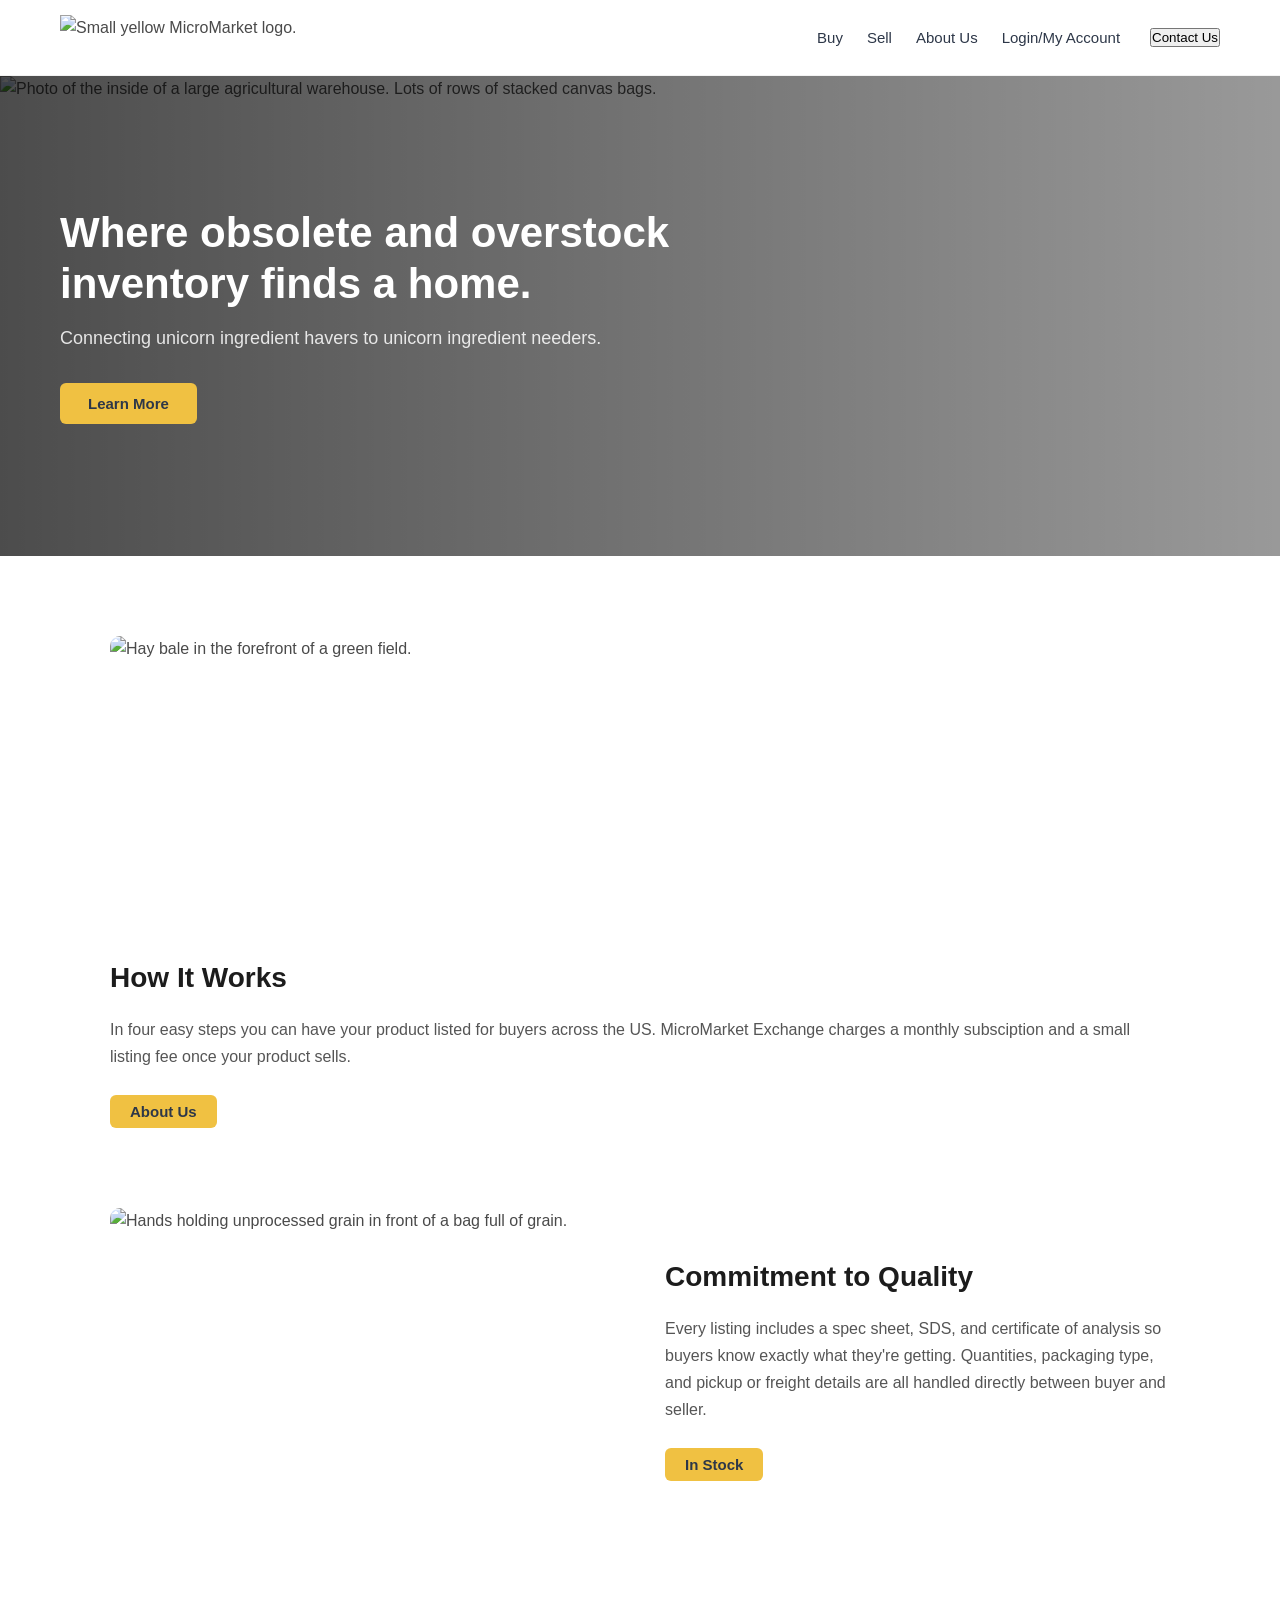
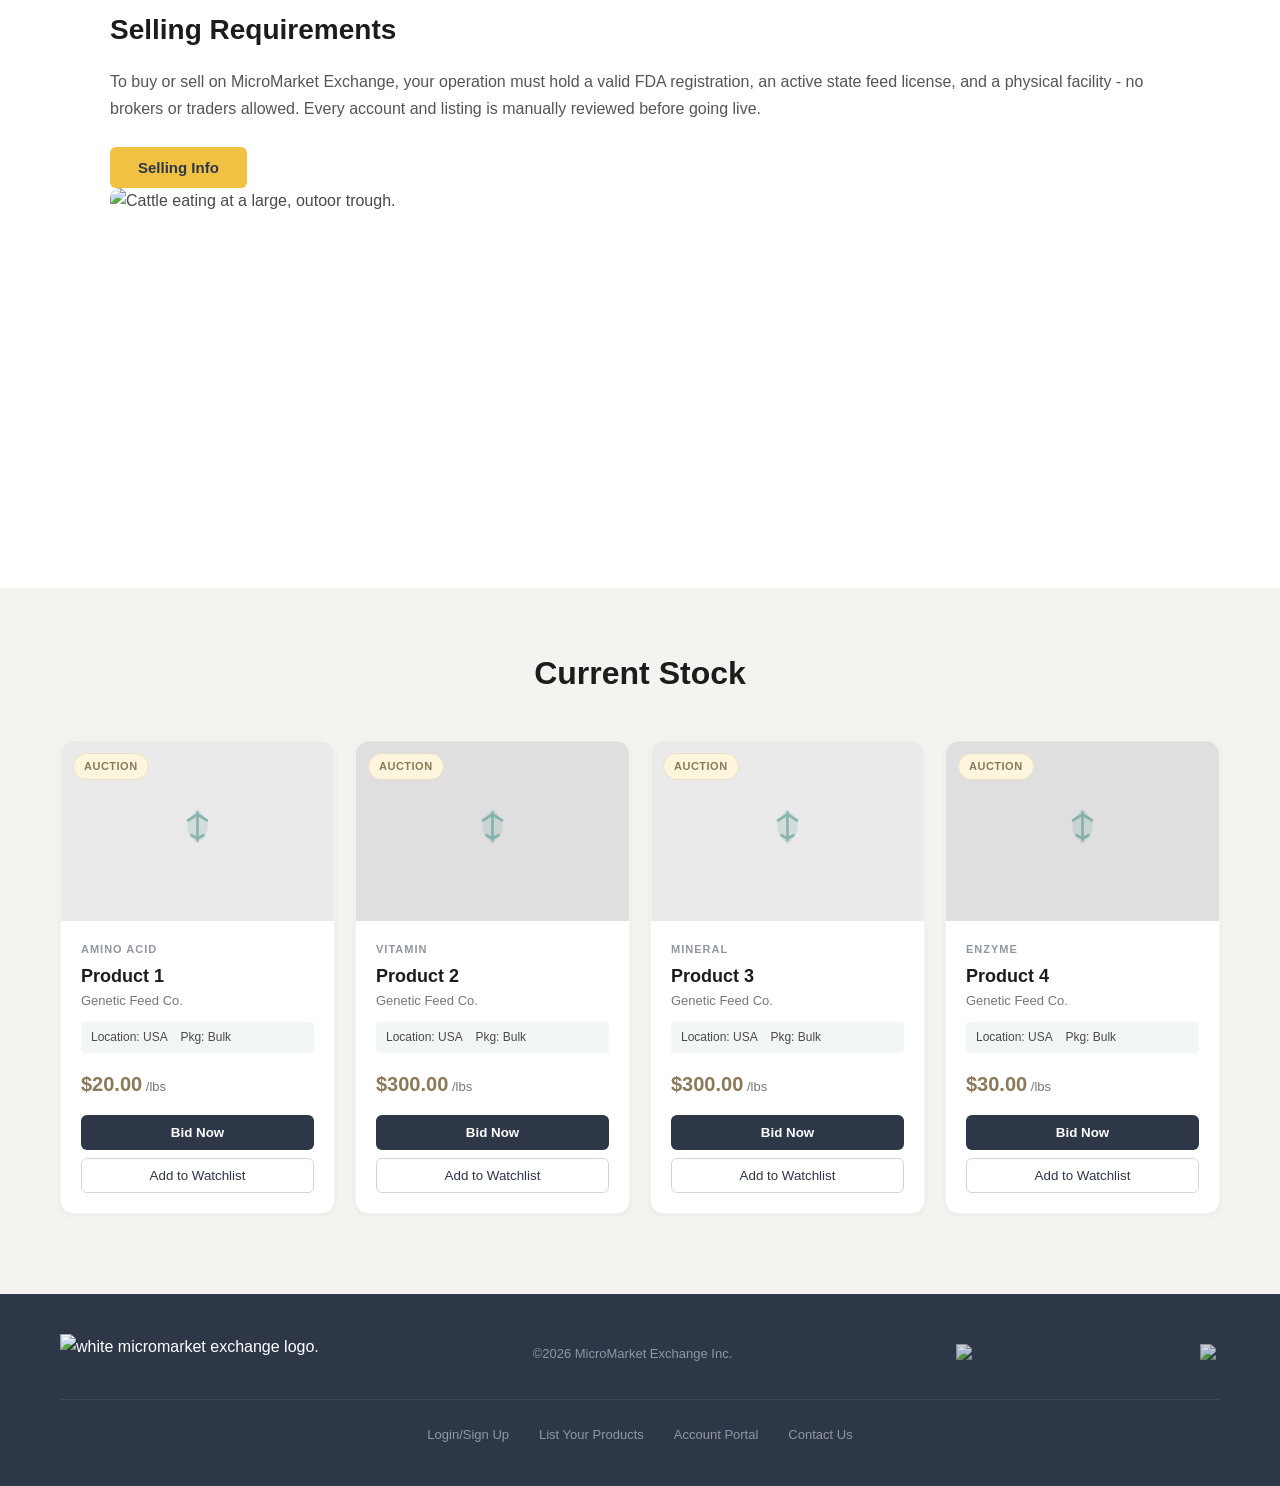
==== commit eef299c6: "Fix nav links color" ====
--- a/homepage/index.html
+++ b/homepage/index.html
@@ -4,6 +4,7 @@
   <meta charset="UTF-8">
   <meta name="viewport" content="width=device-width, initial-scale=1.0">
   <title>MicroMarket</title>
+  <script src="script.js"></script>
   <link rel="stylesheet" href="styles.css">
   <style>
         @font-face {
@@ -19,23 +20,34 @@
 </head>
 <body>
   
-  <!-- nav -->
-   <nav>
-    <div class="nav-content">
-      <img src="../images/mme logo.png" alt="Small yellow MicroMarket logo.">
-      <div class="nav-right">
-        <div class="nav-links">
-          <ul>
-            <li>Buy</li>
-            <li>Sell</li>
-            <li>About Us</li>
-            <li>Login/My Account</li>
-          </ul>
-        </div>
-        <button class="contact-button">Contact Us</button>
-      </div>
+<!-- nav -->
+<nav>
+  <div class="nav-content">
+    <img src="../images/mme logo.png" alt="Small yellow MicroMarket logo.">
+    
+    <!-- Added: Hamburger Toggle Button for Mobile -->
+    <button class="menu-toggle" aria-label="Toggle navigation menu">
+      <svg viewBox="0 0 24 24" width="24" height="24" fill="none" stroke="currentColor" stroke-width="2" stroke-linecap="round" stroke-linejoin="round">
+        <line x1="4" y1="12" x2="20" y2="12" class="line-mid"></line>
+        <line x1="4" y1="6" x2="20" y2="6" class="line-top"></line>
+        <line x1="4" y1="18" x2="20" y2="18" class="line-bottom"></line>
+      </svg>
+    </button>
+
+    <div class="nav-right">
+      <div class="nav-links">
+        <ul>
+          <li>Buy</li>
+          <li>Sell</li>
+          <li>About Us</li>
+          <li>Login/My Account</li>
+        </ul>
+      </div>
+      <button class="contact-button">Contact Us</button>
     </div>
-   </nav>
+  </div>
+</nav>
+
 
    <!-- Hero -->
     <section class="hero">
@@ -56,13 +68,13 @@
         
         <div class="card-content">
           <div class="card-left">
+            <div class="card-right">
+              <img src="./img/Hay-Missouri.webp" alt="Hay bale in the forefront of a green field.">
+            </div>
             <div class="card-text">
               <h2>How It Works</h2>
               <h3>In four easy steps you can have your product listed for buyers across the US. MicroMarket Exchange charges a monthly subsciption and a small listing fee once your product sells.</h3>
               <button class="about-button">About Us</button>
-            </div>
-            <div class="card-right">
-              <img src="./img/Hay-Missouri.webp" alt="Hay bale in the forefront of a green field.">
             </div>
           </div>
         </div>
--- a/homepage/styles.css
+++ b/homepage/styles.css
@@ -56,12 +56,17 @@
 }
 
 /* ==========================================
-   2. NAVIGATION BAR
+   2. NAVIGATION BAR (DESKTOP & BASE)
    ========================================== */
 nav {
-  background-color: #ffffff;
+  background-color: rgba(255, 255, 255, 0.6); /* 60% transparent */
   padding: 15px 0;
   border-bottom: 1px solid rgba(0,0,0,0.05);
+  position: sticky;
+  top: 0;
+  z-index: 1000;
+  backdrop-filter: blur(10px);
+  -webkit-backdrop-filter: blur(10px);
 }
 
 .nav-content {
@@ -77,10 +82,14 @@
   height: 45px;
 }
 
+/* This container must stay visible on desktop */
 .nav-right {
   display: flex;
   align-items: center;
   gap: 30px;
+  opacity: 1;           /* Forces visibility on desktop */
+  visibility: visible;   /* Forces visibility on desktop */
+  transform: none;       /* Resets any mobile offsets */
 }
 
 .nav-links ul {
@@ -101,6 +110,29 @@
 .nav-links li:hover {
   color: var(--brandGold);
 }
+
+/* Hover expand line effect */
+.nav-links li::after {
+  content: '';
+  position: absolute;
+  bottom: 0;
+  left: 0;
+  width: 100%;
+  height: 2px;
+  background-color: var(--brandGold);
+  transform: scaleX(0);
+  transform-origin: bottom right;
+  transition: transform 0.25s ease-out;
+}
+
+.nav-links li:hover::after {
+  transform: scaleX(1);
+  transform-origin: bottom left;
+}
+
+.nav-links li:hover {
+  color: var(--brandGold);
+} */
 
 .contact-button {
   background: transparent;
@@ -118,6 +150,81 @@
   background-color: var(--brandSlate);
   color: var(--textWhite);
 }
+
+.menu-toggle {
+  display: none; /* Hidden on desktop */
+  background: none;
+  border: none;
+  color: var(--brandSlate);
+  cursor: pointer;
+  padding: 5px;
+  z-index: 100;
+}
+
+/* ==========================================
+   8. MOBILE RESPONSIVE MEDIA QUERY
+   ========================================== */
+@media (max-width: 768px) {
+  .menu-toggle {
+    display: block; /* Show hamburger only on mobile screen widths */
+  }
+
+  /* Re-defining nav-right specifically for mobile view dropdown */
+  .nav-content .nav-right {
+    display: flex;
+    position: absolute;
+    top: 76px; 
+    left: 0;
+    width: 100%;
+    background-color: rgba(255, 255, 255, 0.9); /* More solid on mobile for text readability */
+    backdrop-filter: blur(15px);
+    -webkit-backdrop-filter: blur(15px);
+    flex-direction: column;
+    align-items: stretch;
+    gap: 20px;
+    padding: 30px;
+    border-bottom: 2px solid var(--brandSand);
+    box-shadow: 0 10px 15px rgba(0,0,0,0.05);
+    z-index: 99;
+    
+    /* Hidden by default on mobile screens until toggle script activates it */
+    opacity: 0;
+    visibility: hidden;
+    transform: translateY(-10px);
+    transition: all 0.3s ease;
+  }
+
+  .nav-links ul {
+    flex-direction: column;
+    gap: 15px;
+    width: 100%;
+  }
+
+  .nav-links li {
+    font-size: 18px;
+    padding: 10px 0;
+    border-bottom: 1px solid rgba(0,0,0,0.04);
+  }
+
+  /* Reset hover line animation for touch screens so it doesn't look buggy */
+  .nav-links li::after {
+    display: none;
+  }
+
+  .contact-button {
+    width: 100%;
+    text-align: center;
+    padding: 12px;
+  }
+
+  /* This active helper class is what your JS toggles */
+  .nav-content .nav-right.is-active {
+    opacity: 1 !important;
+    visibility: visible !important;
+    transform: translateY(0) !important;
+  }
+}
+
 
 /* ==========================================
    3. HERO SECTION
@@ -529,3 +636,75 @@
     grid-template-columns: 1fr;
   }
 }
+
+/* ==========================================
+   8. MOBILE MENU INTERACTION
+   ========================================== */
+
+/* Hide the hamburger button by default on desktop screens */
+.menu-toggle {
+  display: none;
+  background: none;
+  border: none;
+  color: var(--brandSlate);
+  cursor: pointer;
+  padding: 5px;
+  z-index: 100;
+}
+
+@media (max-width: 768px) {
+  /* Show the hamburger icon on mobile */
+  .menu-toggle {
+    display: block;
+  }
+
+  /* Transform the nav container into a full-width dropdown */
+  .nav-right {
+    display: flex; /* Override the previous 'display: none' */
+    position: absolute;
+    top: 76px; /* Adjust based on your exact header height */
+    left: 0;
+    width: 100%;
+    background-color: #ffffff;
+    flex-direction: column;
+    align-items: stretch;
+    gap: 20px;
+    padding: 30px;
+    border-bottom: 2px solid var(--brandSand);
+    box-shadow: 0 10px 15px rgba(0,0,0,0.05);
+    z-index: 99;
+    
+    /* Hidden state by default */
+    opacity: 0;
+    visibility: hidden;
+    transform: translateY(-10px);
+    transition: all 0.3s ease;
+  }
+
+  /* Stack menu items vertically with better touch targets */
+  .nav-links ul {
+    flex-direction: column;
+    gap: 15px;
+    width: 100%;
+  }
+
+  .nav-links li {
+    font-size: 18px;
+    padding: 10px 0;
+    border-bottom: 1px solid rgba(0,0,0,0.04);
+  }
+
+  .contact-button {
+    width: 100%;
+    text-align: center;
+    padding: 12px;
+  }
+
+  /* Active state class (triggered via JavaScript) */
+  .nav-right.is-active {
+    opacity: 1;
+    visibility: visible;
+    transform: translateY(0);
+  }
+}
+
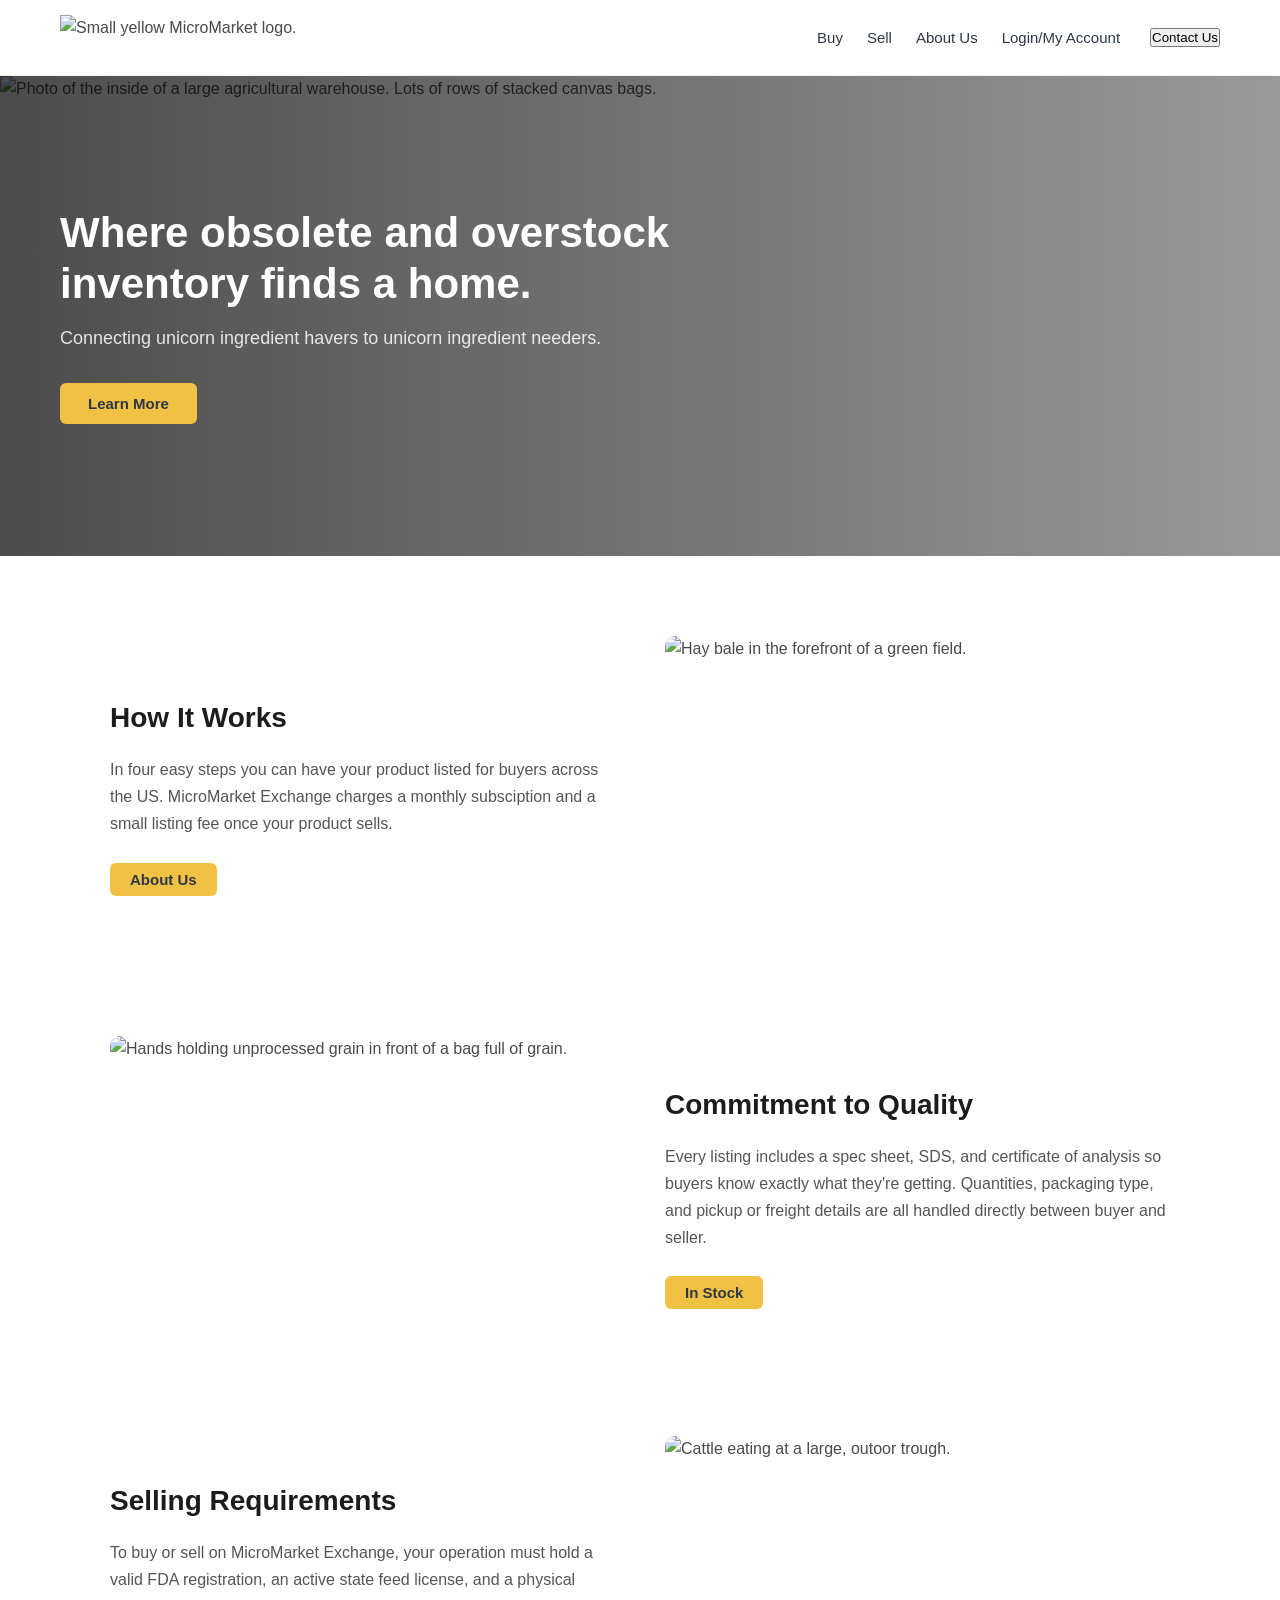
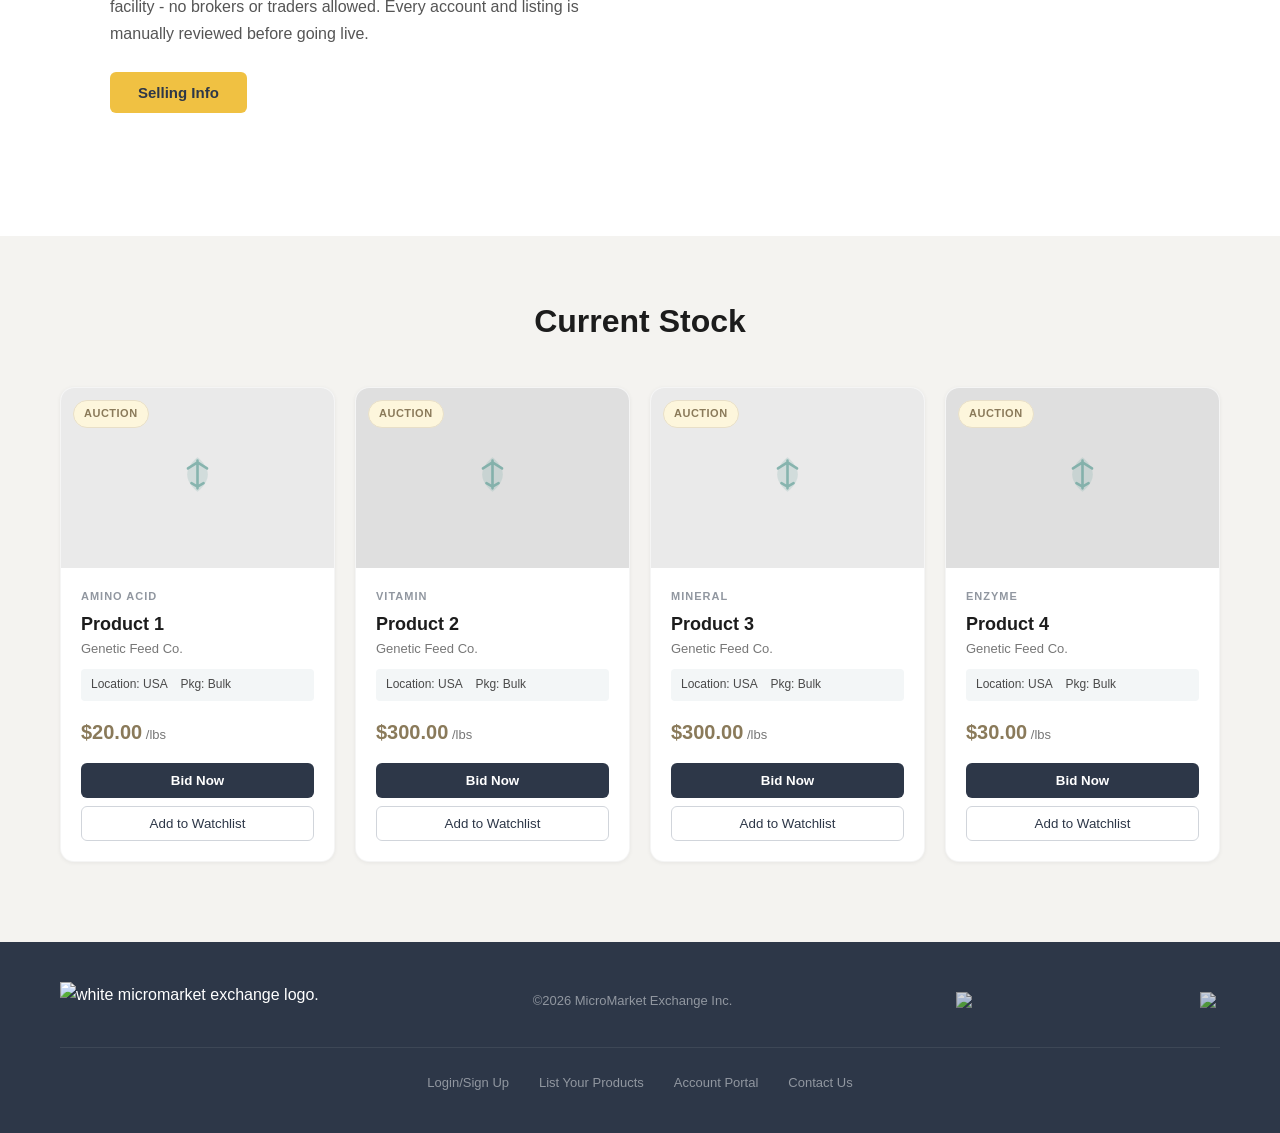
==== commit 62afc7ec: "Fix infocard nesting" ====
--- a/homepage/index.html
+++ b/homepage/index.html
@@ -64,48 +64,59 @@
 
     <!-- Info Cards -->
      <section class="info">
+
       <div class="info-grid">
         
         <div class="card-content">
+
           <div class="card-left">
-            <div class="card-right">
-              <img src="./img/Hay-Missouri.webp" alt="Hay bale in the forefront of a green field.">
-            </div>
             <div class="card-text">
               <h2>How It Works</h2>
               <h3>In four easy steps you can have your product listed for buyers across the US. MicroMarket Exchange charges a monthly subsciption and a small listing fee once your product sells.</h3>
               <button class="about-button">About Us</button>
             </div>
           </div>
+
+          <div class="card-right">
+            <img src="./img/Hay-Missouri.webp" alt="Hay bale in the forefront of a green field.">
+          </div>
+
         </div>
 
         <div class="card-content">
+
           <div class="card-left">
             <img src="./img/Grain.jpg" alt="Hands holding unprocessed grain in front of a bag full of grain.">
           </div>
-            <div class="card-right">
-              <div class="card-text">
-                <h2>Commitment to Quality</h2>
-                <h3>Every listing includes a spec sheet, SDS, and certificate of analysis so buyers know exactly what they're getting. Quantities, packaging type, and pickup or freight details are all handled directly between buyer and seller.</h3>
-                <button class="shop-button">In Stock</button>
-              </div>
+
+          <div class="card-right">
+            <div class="card-text">
+              <h2>Commitment to Quality</h2>
+              <h3>Every listing includes a spec sheet, SDS, and certificate of analysis so buyers know exactly what they're getting. Quantities, packaging type, and pickup or freight details are all handled directly between buyer and seller.</h3>
+              <button class="shop-button">In Stock</button>
             </div>
           </div>
 
-          <div class="card-content">
-          <div class="card-left">
+        </div>
+
+        <div class="card-content">
+
+          <div class="card-right">
             <div class="card-text">
               <h2>Selling Requirements</h2>
               <h3>To buy or sell on MicroMarket Exchange, your operation must hold a valid FDA registration, an active state feed license, and a physical facility - no brokers or traders allowed. Every account and listing is manually reviewed before going live.</h3>
               <button class="info-button">Selling Info</button>
             </div>
-            <div class="card-right">
-              <img src="./img//Cattle-feedlot-south-africa-beef-industry.webp" alt="Cattle eating at a large, outoor trough.">
-            </div>
-          </div>
+          </div>
+            
+          <div class="card-left">
+            <img src="./img//Cattle-feedlot-south-africa-beef-industry.webp" alt="Cattle eating at a large, outoor trough.">
+          </div>
+
         </div>
         
-        </div>
+      </div>
+      
      </section>
 
      <!-- Featured Stock -->
--- a/homepage/styles.css
+++ b/homepage/styles.css
@@ -111,20 +111,6 @@
   color: var(--brandGold);
 }
 
-/* Hover expand line effect */
-.nav-links li::after {
-  content: '';
-  position: absolute;
-  bottom: 0;
-  left: 0;
-  width: 100%;
-  height: 2px;
-  background-color: var(--brandGold);
-  transform: scaleX(0);
-  transform-origin: bottom right;
-  transition: transform 0.25s ease-out;
-}
-
 .nav-links li:hover::after {
   transform: scaleX(1);
   transform-origin: bottom left;
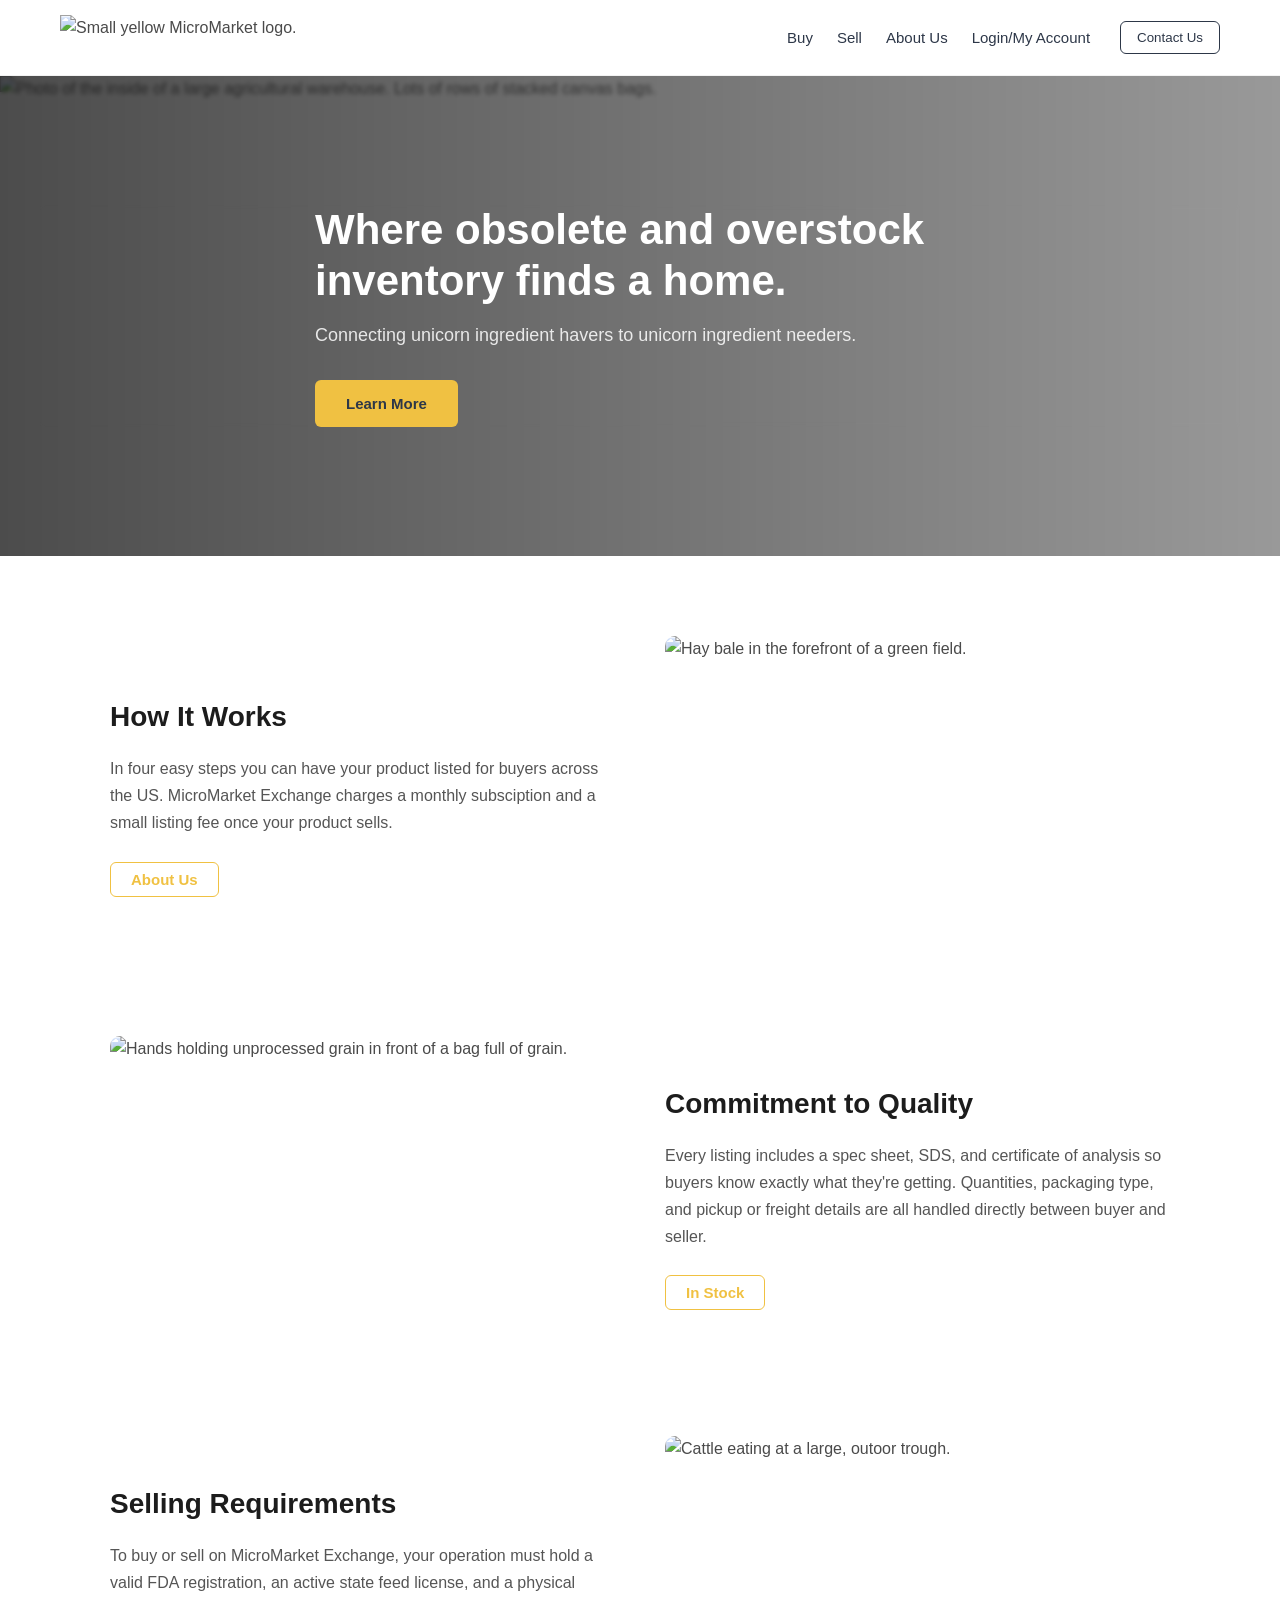
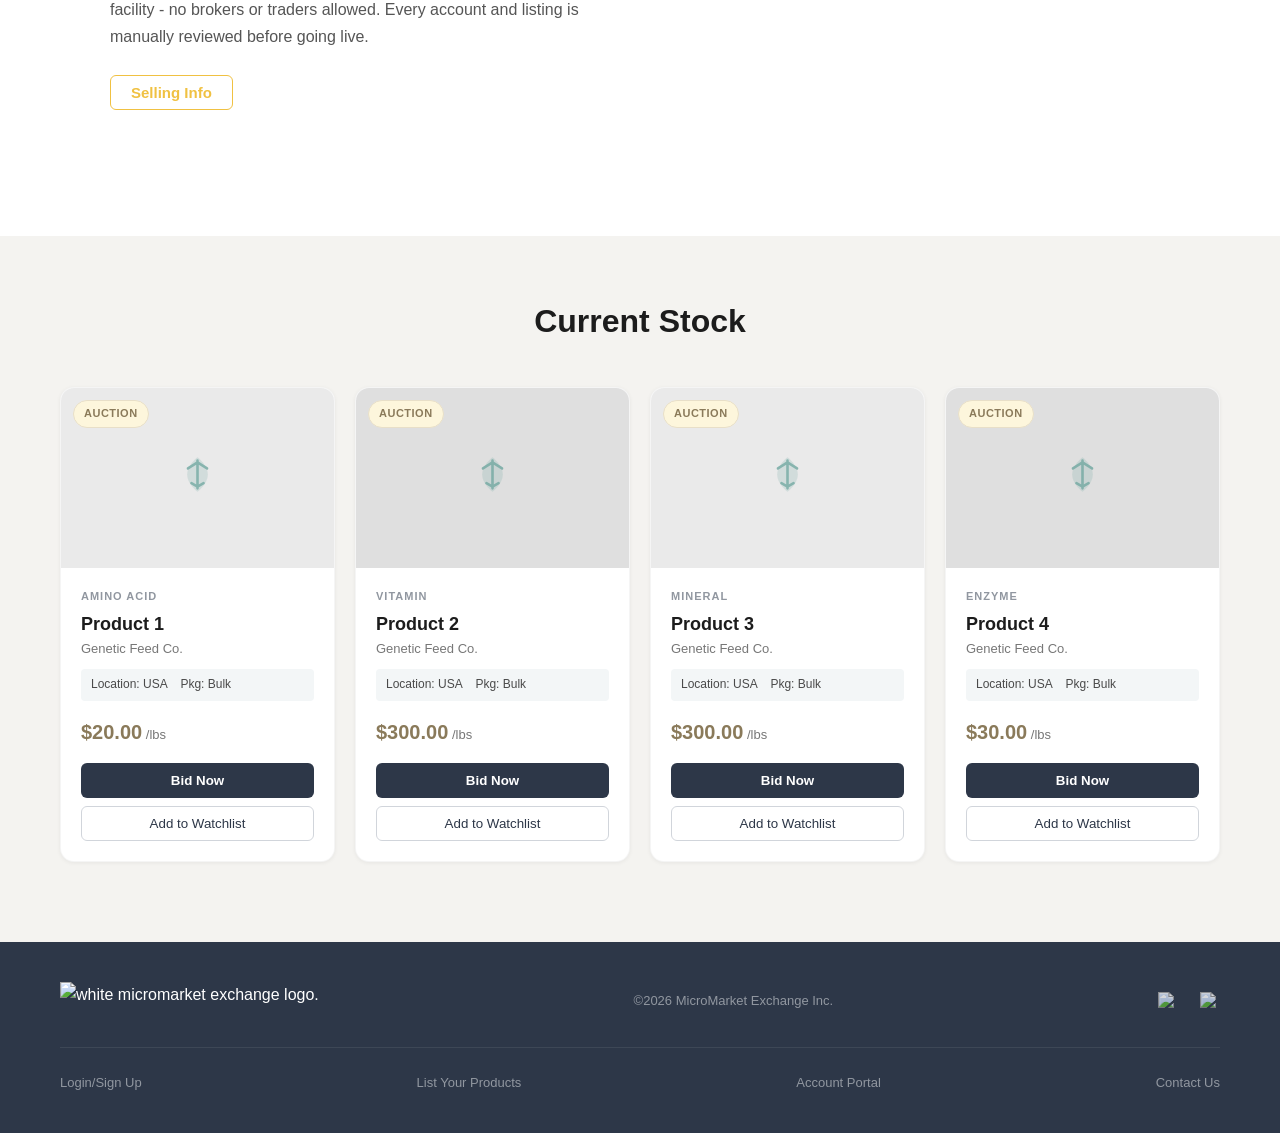
==== commit 028e8915: "Establish footer styles" ====
--- a/homepage/index.html
+++ b/homepage/index.html
@@ -57,7 +57,7 @@
         <div class="hero-text">
           <h1>Where obsolete and overstock inventory finds a home.</h1>
           <h3>Connecting unicorn ingredient havers to unicorn ingredient needers.</h3>
-          <button class="info-button">Learn More</button>
+          <button class="hero-info-button">Learn More</button>
         </div>
       </div>
     </section>
@@ -116,7 +116,7 @@
         </div>
         
       </div>
-      
+
      </section>
 
      <!-- Featured Stock -->
@@ -234,8 +234,10 @@
           <div class="footer-top">
             <img src="../images/small high-contrast mme logo.png" alt="white micromarket exchange logo.">
             <p>©2026 MicroMarket Exchange Inc.</p>
-            <img src="../images/2023_Facebook_icon.svg.png" alt="facebook link.">
-            <img src="../images/email icon.png" alt="link to email.">
+            <div class="icons">
+              <img src="../images/email icon.png" alt="link to email.">
+              <img src="../images/2023_Facebook_icon.svg.png" alt="facebook link.">
+            </div>
           </div>
           <hr>
           <div class="footer-bottom">
--- a/homepage/styles.css
+++ b/homepage/styles.css
@@ -82,6 +82,11 @@
   height: 45px;
 }
 
+.nav-content img:hover {
+  transform: scale(105%);
+  opacity: 80%;
+}
+
 /* This container must stay visible on desktop */
 .nav-right {
   display: flex;
@@ -118,13 +123,13 @@
 
 .nav-links li:hover {
   color: var(--brandGold);
-} */
+} 
 
 .contact-button {
   background: transparent;
   border: 1px solid var(--brandSlate);
   color: var(--brandSlate);
-  padding: 8px 18px;
+  padding: 8px 16px;
   border-radius: 6px;
   font-family: var(--fh);
   font-weight: 500;
@@ -135,6 +140,7 @@
 .contact-button:hover {
   background-color: var(--brandSlate);
   color: var(--textWhite);
+  opacity: 60%;
 }
 
 .menu-toggle {
@@ -231,6 +237,7 @@
   height: 100%;
   object-fit: cover;
   z-index: 1;
+  opacity: 80%;
 }
 
 .hero-bg {
@@ -241,15 +248,21 @@
   height: 100%;
   background: linear-gradient(90deg, rgba(0,0,0,0.7) 0%, rgba(0,0,0,0.4) 100%);
   z-index: 2;
+  backdrop-filter: blur(2px);
+  -webkit-backdrop-filter: blur(2px);  /*Safari blur support*/
 }
 
 .hero-content {
   position: relative;
+  display: flex;
+  justify-content: center;
   z-index: 3;
   max-width: 1200px;
   margin: 0 auto;
   padding: 0 20px;
   width: 100%;
+  backdrop-filter: blur(2px);
+  -webkit-backdrop-filter: blur(2px);  /*Safari blur support*/
 }
 
 .hero-text {
@@ -270,22 +283,26 @@
   margin-bottom: 30px;
 }
 
-.info-button, .about-button, .shop-button {
+.hero-info-button {
   background-color: var(--brandGold);
   color: var(--brandSlate);
-  border: none;
+  border: transparent;
+  border-style: solid;
   padding: 12px 28px;
   font-family: var(--fh);
   font-weight: 600;
   font-size: 15px;
   border-radius: 6px;
   cursor: pointer;
-  transition: transform 0.2s ease, background-color 0.2s ease;
-}
-
-.info-button:hover, .about-button:hover, .shop-button:hover {
-  background-color: #e0b034;
-  transform: translateY(-1px);
+  /* transition: transform 0.2s ease, background-color 0.2s ease;   Not sure about this delay*/
+}
+
+.hero-info-button:hover {
+  background-color: var(--brandSlate);
+  opacity: 80%;
+  transform: scale(102%);
+  color: rgba(255, 255, 255, 0.85);
+  mix-blend-mode: overlay;
 }
 
 /* ==========================================
@@ -344,9 +361,27 @@
 }
 
 /* Text link/button variant tweaks based on wireframe setup */
-.about-button, .shop-button {
+.about-button, .shop-button, .info-button{
   align-self: flex-start;
   padding: 8px 20px;
+  background-color: transparent;
+  color: var(--brandGold);
+  border: 1px;
+  border-color: var(--brandGold);
+  border-style: solid;
+  font-family: var(--fh);
+  font-weight: 600;
+  font-size: 15px;
+  border-radius: 6px;
+  cursor: pointer;
+}
+
+.info-button:hover, .about-button:hover, .shop-button:hover {
+  background-color: #e0b034;
+  transform: scale(102%);
+  color: rgba(255, 255, 255, 0.85);
+  border-color: transparent;
+  opacity: 80%;
 }
 
 /* ==========================================
@@ -547,9 +582,21 @@
   height: 40px;
 }
 
+.footer-top img[alt*="logo"]:hover {
+  transform: scale(105%);
+  opacity: 80%;
+}
+
 .footer-top p {
   font-size: 13px;
   color: var(--brandLightSlate);
+}
+
+.icons {
+  display: flex;
+  flex-direction: row;
+  align-items: end;
+  gap: 12px;
 }
 
 /* Container alignment for social nodes if text matches icons */
@@ -576,7 +623,7 @@
   display: flex;
   list-style: none;
   gap: 30px;
-  justify-content: center;
+  justify-content: space-between;
   flex-wrap: wrap;
 }
 
